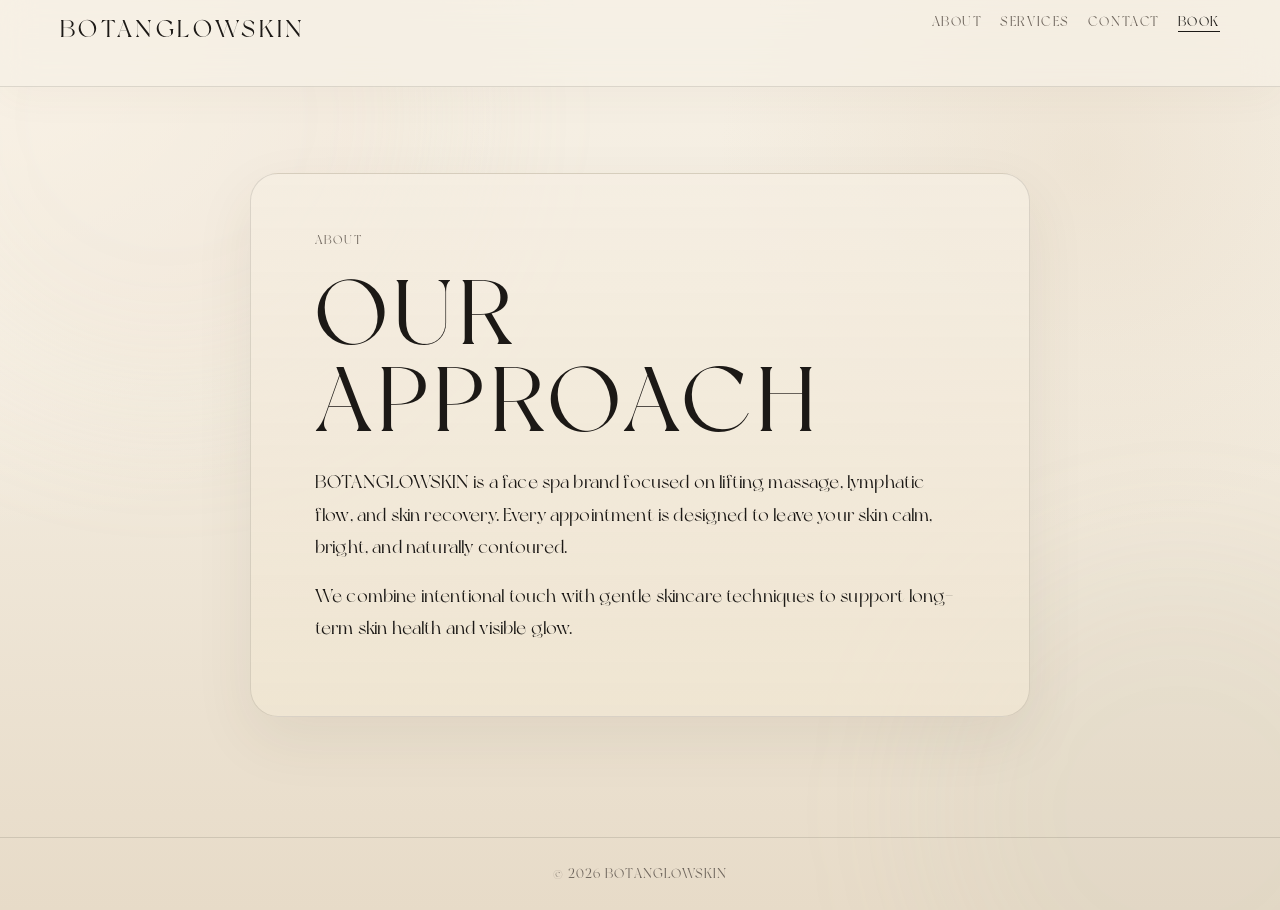
==== about.html @ a78a0a76 "Add website pages and styles" ====
<!DOCTYPE html>
<html lang="en">
  <head>
    <meta charset="UTF-8" />
    <meta name="viewport" content="width=device-width, initial-scale=1.0" />
    <title>BOTANGLOWSKIN | About</title>
    <link rel="stylesheet" href="styles.css" />
  </head>
  <body>
    <header class="site-header">
      <div class="container header-inner">
        <a class="brand" href="index.html">BOTANGLOWSKIN</a>
        <nav class="nav">
          <a href="about.html">About</a>
          <a href="services.html">Services</a>
          <a href="contact.html">Contact</a>
          <a class="nav-cta" href="booking.html">Book</a>
        </nav>
      </div>
    </header>

    <main class="section">
      <div class="container narrow content-page">
        <p class="eyebrow">About</p>
        <h1>Our Approach</h1>
        <p>
          BOTANGLOWSKIN is a face spa brand focused on lifting massage, lymphatic flow,
          and skin recovery. Every appointment is designed to leave your skin calm,
          bright, and naturally contoured.
        </p>
        <p>
          We combine intentional touch with gentle skincare techniques to support long-term
          skin health and visible glow.
        </p>
      </div>
    </main>

    <footer class="site-footer">
      <div class="container footer-inner">
        <p>© <span id="year"></span> BOTANGLOWSKIN</p>
      </div>
    </footer>

    <script>
      document.getElementById("year").textContent = new Date().getFullYear();
    </script>
  </body>
</html>
---- styles.css ----
@font-face {
  font-family: "NewYork Personal Use";
  src: url("newyork/NewYork PERSONAL USE.otf") format("opentype");
  font-weight: 400;
  font-style: normal;
  font-display: swap;
}

:root {
  --bg: #f3ecdf;
  --bg-deep: #e7dbc8;
  --surface: rgba(245, 238, 226, 0.78);
  --surface-strong: rgba(239, 229, 210, 0.88);
  --text: #1c1916;
  --muted: #6f665d;
  --line: rgba(28, 25, 22, 0.12);
  --accent: #b59a7e;
  --accent-soft: rgba(181, 154, 126, 0.18);
  --button: #1c1916;
  --button-text: #f1e8d8;
  --shadow-soft: 0 22px 60px rgba(76, 60, 43, 0.08);
}

* {
  box-sizing: border-box;
}

html,
body {
  margin: 0;
  padding: 0;
}

body {
  background:
    radial-gradient(circle at top left, rgba(255, 250, 242, 0.95), transparent 34%),
    radial-gradient(circle at 85% 18%, rgba(224, 207, 183, 0.34), transparent 28%),
    linear-gradient(180deg, #f6f0e5 0%, var(--bg) 40%, var(--bg-deep) 100%);
  color: var(--text);
  font-family: "NewYork Personal Use", "Times New Roman", serif;
  letter-spacing: 0.01em;
  position: relative;
  overflow-x: hidden;
  min-height: 100vh;
}

a {
  color: inherit;
  text-decoration: none;
}

body::before,
body::after {
  content: "";
  position: fixed;
  z-index: -1;
  border-radius: 50%;
  filter: blur(72px);
  pointer-events: none;
  opacity: 0.5;
}

body::before {
  width: 46vw;
  height: 46vw;
  min-width: 280px;
  min-height: 280px;
  top: -14vw;
  left: -10vw;
  background: rgba(216, 194, 167, 0.28);
  animation: floatBlobA 24s ease-in-out infinite;
}

body::after {
  width: 40vw;
  height: 40vw;
  min-width: 240px;
  min-height: 240px;
  right: -12vw;
  bottom: -13vw;
  background: rgba(173, 182, 163, 0.16);
  animation: floatBlobB 26s ease-in-out infinite;
}

body > * {
  position: relative;
  z-index: 1;
}

body:not(.home-page)::selection {
  background: rgba(181, 154, 126, 0.24);
}

body:not(.home-page) main,
body:not(.home-page) .site-footer {
  animation: riseIn 1s ease both;
}

.container {
  width: min(1160px, calc(100% - 48px));
  margin: 0 auto;
}

.narrow {
  max-width: 780px;
}

.site-header {
  position: sticky;
  top: 0;
  z-index: 20;
  background: rgba(246, 240, 229, 0.72);
  border-bottom: 1px solid var(--line);
  backdrop-filter: blur(16px);
  box-shadow: 0 10px 40px rgba(99, 82, 60, 0.04);
}

.nav a.is-active {
  color: var(--text);
  border-bottom-color: var(--text);
}

.home-page::before,
.home-page::after {
  display: none;
}

.home-page {
  background:
    radial-gradient(circle at 20% 22%, rgba(240, 231, 214, 0.2), transparent 18%),
    linear-gradient(180deg, #6c6051 0%, #352c24 48%, #1f1813 100%);
}

.home-page .site-header.home-header {
  position: absolute;
  top: 0;
  left: 0;
  width: 100%;
  background: transparent;
  border-bottom: 0;
  backdrop-filter: none;
  animation: fadeIn 1.1s ease both;
}

.home-page .header-inner {
  align-items: center;
  min-height: 92px;
  padding-top: 22px;
}

.home-page .brand,
.home-page .nav a {
  color: #f4f0e7;
  text-shadow: 0 1px 18px rgba(0, 0, 0, 0.18);
}

.home-page .nav a:hover {
  color: #ffffff;
  border-bottom-color: rgba(255, 255, 255, 0.8);
}

.header-inner {
  min-height: 86px;
  display: flex;
  flex-direction: row;
  justify-content: space-between;
  align-items: flex-start;
  gap: 10px;
  padding: 14px 0 10px;
}

.brand {
  font-size: 24px;
  letter-spacing: 0.14em;
  text-transform: uppercase;
}

.nav {
  display: flex;
  flex-wrap: wrap;
  justify-content: flex-end;
  margin-left: auto;
  gap: 18px;
}

.nav a {
  font-size: 13px;
  letter-spacing: 0.12em;
  text-transform: uppercase;
  color: var(--muted);
  border-bottom: 1px solid transparent;
  padding-bottom: 2px;
  transition: color 0.28s ease, transform 0.18s ease, border-color 0.28s ease;
}

.nav a:hover {
  color: var(--text);
  border-bottom-color: var(--line);
  transform: translateY(-1px);
}

.nav a:active {
  transform: scale(0.96);
}

.nav-cta {
  color: var(--text) !important;
  border-bottom-color: var(--text) !important;
}

.section {
  padding: 86px 0;
}

.hero.section {
  padding-bottom: 52px;
}

.eyebrow {
  margin: 0 0 16px;
  color: var(--muted);
  font-size: 12px;
  letter-spacing: 0.14em;
  text-transform: uppercase;
  text-align: center;
}

h1,
h2 {
  margin: 0;
  font-weight: 400;
  text-transform: uppercase;
  letter-spacing: 0.06em;
}

h1 {
  font-size: clamp(46px, 9vw, 92px);
  line-height: 0.95;
  text-align: center;
  margin-bottom: 24px;
}

h2 {
  font-size: clamp(26px, 3vw, 34px);
  line-height: 1.1;
  margin-bottom: 10px;
}

p {
  margin: 0 0 16px;
  font-size: 18px;
  line-height: 1.8;
}

.lead {
  text-align: center;
  color: var(--muted);
  max-width: 620px;
  margin: 0 auto 24px;
}

.links-inline {
  text-align: center;
}

.links-inline a {
  margin: 0 10px;
  font-size: 14px;
  letter-spacing: 0.08em;
  text-transform: uppercase;
  text-decoration: underline;
  text-decoration-thickness: 1px;
  text-underline-offset: 4px;
  transition: transform 0.18s ease, opacity 0.24s ease, color 0.24s ease;
}

.links-inline a:hover {
  opacity: 0.78;
  transform: translateY(-1px);
}

.links-inline a:active {
  transform: scale(0.96);
  opacity: 0.75;
}

.photo-section {
  padding-top: 96px;
  padding-bottom: 0;
}

.photo-section .container {
  width: 100vw;
  max-width: none;
  margin-left: calc(50% - 50vw);
}

.main-photo,
.main-video {
  width: 100vw;
  height: min(100vh, 2160px);
  object-fit: cover;
  border: 0;
  display: block;
  transform: scale(1.02);
  animation: slowZoom 18s ease-in-out infinite alternate;
}

.home-main {
  min-height: 100vh;
}

.home-hero {
  position: relative;
  min-height: 100vh;
}

.home-hero::after {
  content: "";
  position: absolute;
  inset: 0;
  background: linear-gradient(
    to top,
    rgba(0, 0, 0, 0.45) 0%,
    rgba(0, 0, 0, 0.16) 28%,
    rgba(0, 0, 0, 0.08) 55%,
    rgba(0, 0, 0, 0) 75%
  );
  pointer-events: none;
}

.home-hero::before {
  content: "";
  position: absolute;
  inset: 0;
  background:
    radial-gradient(circle at 22% 28%, rgba(245, 239, 228, 0.18), transparent 0 24%),
    radial-gradient(circle at 72% 72%, rgba(200, 177, 149, 0.16), transparent 0 26%),
    linear-gradient(180deg, rgba(20, 16, 12, 0.08), rgba(20, 16, 12, 0.26));
  mix-blend-mode: screen;
  pointer-events: none;
  animation: driftVeil 20s ease-in-out infinite;
}

.home-page .main-video,
.home-page .main-photo {
  height: 100vh;
}

.home-overlay {
  position: absolute;
  inset: 0;
  z-index: 2;
  display: flex;
  align-items: flex-end;
  padding-bottom: 52px;
  animation: riseIn 1.2s ease 0.15s both;
}

.home-copy {
  max-width: 620px;
  color: #f4f0e7;
  padding: 28px 32px;
  background: linear-gradient(180deg, rgba(28, 22, 17, 0.2), rgba(28, 22, 17, 0.08));
  border: 1px solid rgba(244, 240, 231, 0.16);
  box-shadow: 0 24px 90px rgba(0, 0, 0, 0.16);
  backdrop-filter: blur(10px);
}

.home-copy .eyebrow,
.home-copy .lead {
  color: #ebe3d6;
  text-align: left;
}

.home-copy h1 {
  text-align: left;
  margin-bottom: 14px;
}

.home-copy .links-inline {
  text-align: left;
}

.home-copy .links-inline a {
  color: #f4f0e7;
}

.contact-section {
  padding-bottom: 40px;
}

.contact-layout {
  display: grid;
  grid-template-columns: minmax(0, 1fr) minmax(0, 0.95fr);
  gap: 30px;
  align-items: stretch;
}

.contact-info {
  height: 100%;
}

.contact-photo-wrap {
  min-height: 100%;
  aspect-ratio: 3 / 4;
  overflow: hidden;
  background: #efefef;
  border-radius: 28px;
  box-shadow: var(--shadow-soft);
}

.contact-main-photo {
  width: 100%;
  height: 100%;
  object-fit: cover;
  object-position: 58% 14%;
  display: block;
  border: 1px solid var(--line);
  transform: scale(1.01);
  transition: transform 1.2s ease;
}

.content-page {
  background: linear-gradient(180deg, var(--surface), var(--surface-strong));
  border: 1px solid var(--line);
  padding: 56px min(6vw, 64px);
  border-radius: 28px;
  box-shadow: var(--shadow-soft);
  backdrop-filter: blur(16px);
}

.content-page .eyebrow,
.content-page h1,
.content-page .links-inline {
  text-align: left;
}

.service-item {
  padding: 24px 0;
  border-top: 1px solid var(--line);
}

.service-item:last-of-type {
  border-bottom: 1px solid var(--line);
}

.virtual-call-grid {
  margin-top: 34px;
  padding: 26px 24px;
  border: 1px solid var(--line);
  background: rgba(244, 234, 217, 0.8);
  border-radius: 22px;
  box-shadow: var(--shadow-soft);
}

.virtual-call-grid .eyebrow {
  text-align: left;
  margin-bottom: 10px;
}

.virtual-call-grid h2 {
  margin-bottom: 16px;
}

.virtual-call-link {
  display: inline-block;
  border: 1px solid var(--text);
  padding: 10px 16px;
  text-transform: uppercase;
  letter-spacing: 0.08em;
  font-size: 13px;
}

.editorial-page {
  background:
    radial-gradient(circle at 14% 14%, rgba(255, 255, 255, 0.42), transparent 18%),
    linear-gradient(180deg, #efece5 0%, #e6e1d7 100%);
}

.editorial-page::before,
.editorial-page::after {
  display: none;
}

.editorial-header {
  background: transparent;
  border-bottom: 0;
  backdrop-filter: none;
}

.editorial-main {
  padding-top: 38px;
  animation: riseIn 1s ease both;
}

.editorial-layout {
  display: grid;
  grid-template-columns: minmax(0, 1fr) minmax(0, 0.8fr) minmax(0, 0.95fr);
  gap: 18px;
  align-items: start;
}

.editorial-left {
  padding: 30px 4px 0 0;
}

.editorial-left h1 {
  text-transform: none;
  letter-spacing: 0;
  text-align: left;
  font-size: clamp(46px, 4.5vw, 68px);
  line-height: 1.04;
  margin-bottom: 52px;
  max-width: 11ch;
}

.editorial-line-link {
  display: inline-block;
  font-size: 18px;
  color: #8a8073;
  border-bottom: 2px solid #9a8f81;
  min-width: 310px;
  padding-bottom: 18px;
  transition: color 0.24s ease, transform 0.24s ease, border-color 0.24s ease;
}

.editorial-line-link:hover {
  color: #6f665d;
  border-bottom-color: #6f665d;
  transform: translateY(-2px);
}

.editorial-top-image {
  width: 100%;
  aspect-ratio: 16 / 10;
  object-fit: cover;
  display: block;
  filter: grayscale(100%);
  border-radius: 24px;
  box-shadow: var(--shadow-soft);
}

.editorial-copy {
  padding-top: 14px;
}

.editorial-copy p {
  font-size: 18px;
  line-height: 1.55;
  margin-bottom: 12px;
}

.editorial-tall-image {
  width: 100%;
  height: min(84vh, 1050px);
  object-fit: cover;
  display: block;
  filter: grayscale(100%);
  border-radius: 28px;
  box-shadow: var(--shadow-soft);
}

.form {
  margin-top: 18px;
}

label {
  display: block;
  margin: 14px 0 7px;
  font-size: 13px;
  letter-spacing: 0.08em;
  text-transform: uppercase;
  color: var(--muted);
}

input,
select,
textarea,
button {
  width: 100%;
  font: inherit;
}

input,
select,
textarea {
  border: 1px solid var(--line);
  background: rgba(244, 234, 217, 0.78);
  padding: 12px 14px;
  border-radius: 18px;
  transition: border-color 0.22s ease, transform 0.12s ease;
}

input,
select {
  min-height: 48px;
}

textarea {
  resize: vertical;
  min-height: 120px;
}

input:focus,
select:focus,
textarea:focus {
  outline: none;
  border-color: var(--accent);
}

.btn-primary {
  margin-top: 16px;
  border: 0;
  background: var(--button);
  color: var(--button-text);
  padding: 14px 18px;
  border-radius: 999px;
  text-transform: uppercase;
  letter-spacing: 0.08em;
  cursor: pointer;
  transition: transform 0.12s ease, opacity 0.2s ease;
  box-shadow: 0 18px 40px rgba(28, 25, 22, 0.14);
}

.btn-primary:hover {
  opacity: 0.92;
}

.btn-primary:active {
  transform: scale(0.98);
}

input:active,
select:active,
textarea:active {
  transform: scale(0.997);
}

.site-footer {
  margin-top: 34px;
  border-top: 1px solid var(--line);
  padding: 24px 0;
}

.footer-inner {
  display: flex;
  justify-content: center;
}

.footer-inner p {
  margin: 0;
  font-size: 13px;
  letter-spacing: 0.08em;
  text-transform: uppercase;
  color: var(--muted);
}

@keyframes floatBlobA {
  0% {
    transform: translate(0, 0) scale(1);
  }
  50% {
    transform: translate(4vw, 3vh) scale(1.07);
  }
  100% {
    transform: translate(0, 0) scale(1);
  }
}

@keyframes floatBlobB {
  0% {
    transform: translate(0, 0) scale(1);
  }
  50% {
    transform: translate(-4vw, -4vh) scale(1.09);
  }
  100% {
    transform: translate(0, 0) scale(1);
  }
}

@keyframes slowZoom {
  0% {
    transform: scale(1.02) translateY(0);
  }
  100% {
    transform: scale(1.08) translateY(-10px);
  }
}

@keyframes driftVeil {
  0% {
    transform: translate3d(0, 0, 0) scale(1);
  }
  50% {
    transform: translate3d(0, -2%, 0) scale(1.04);
  }
  100% {
    transform: translate3d(0, 0, 0) scale(1);
  }
}

@keyframes riseIn {
  0% {
    opacity: 0;
    transform: translateY(24px);
  }
  100% {
    opacity: 1;
    transform: translateY(0);
  }
}

@keyframes fadeIn {
  0% {
    opacity: 0;
  }
  100% {
    opacity: 1;
  }
}

@media (max-width: 860px) {
  .section {
    padding: 68px 0;
  }

  .container {
    width: min(1160px, calc(100% - 30px));
  }

  .brand {
    font-size: 20px;
  }

  .nav {
    gap: 12px;
    justify-content: flex-start;
    margin-left: 0;
  }

  .editorial-main {
    padding-top: 6px;
  }

  .editorial-layout {
    grid-template-columns: 1fr;
  }

  .editorial-left h1 {
    font-size: clamp(36px, 11vw, 54px);
    margin-bottom: 26px;
  }

  .editorial-line-link {
    min-width: 0;
    width: 100%;
  }

  .editorial-copy p {
    font-size: 17px;
  }

  .editorial-tall-image {
    height: 62vh;
  }

  .home-page .header-inner {
    align-items: flex-start;
  }

  .home-overlay {
    padding-bottom: 36px;
  }

  .home-copy {
    padding: 22px 20px;
  }

  p {
    font-size: 17px;
  }

  .main-photo,
  .main-video {
    height: 72vh;
  }

  .content-page {
    padding: 42px 24px;
  }

  .editorial-top-image,
  .editorial-tall-image,
  .contact-photo-wrap,
  .content-page {
    border-radius: 22px;
  }

  .contact-layout {
    grid-template-columns: 1fr;
  }

  .contact-main-photo {
    height: 100%;
    min-height: 0;
    object-position: 56% 18%;
  }
}

@media (prefers-reduced-motion: reduce) {
  *,
  *::before,
  *::after {
    animation: none !important;
    transition: none !important;
  }
}
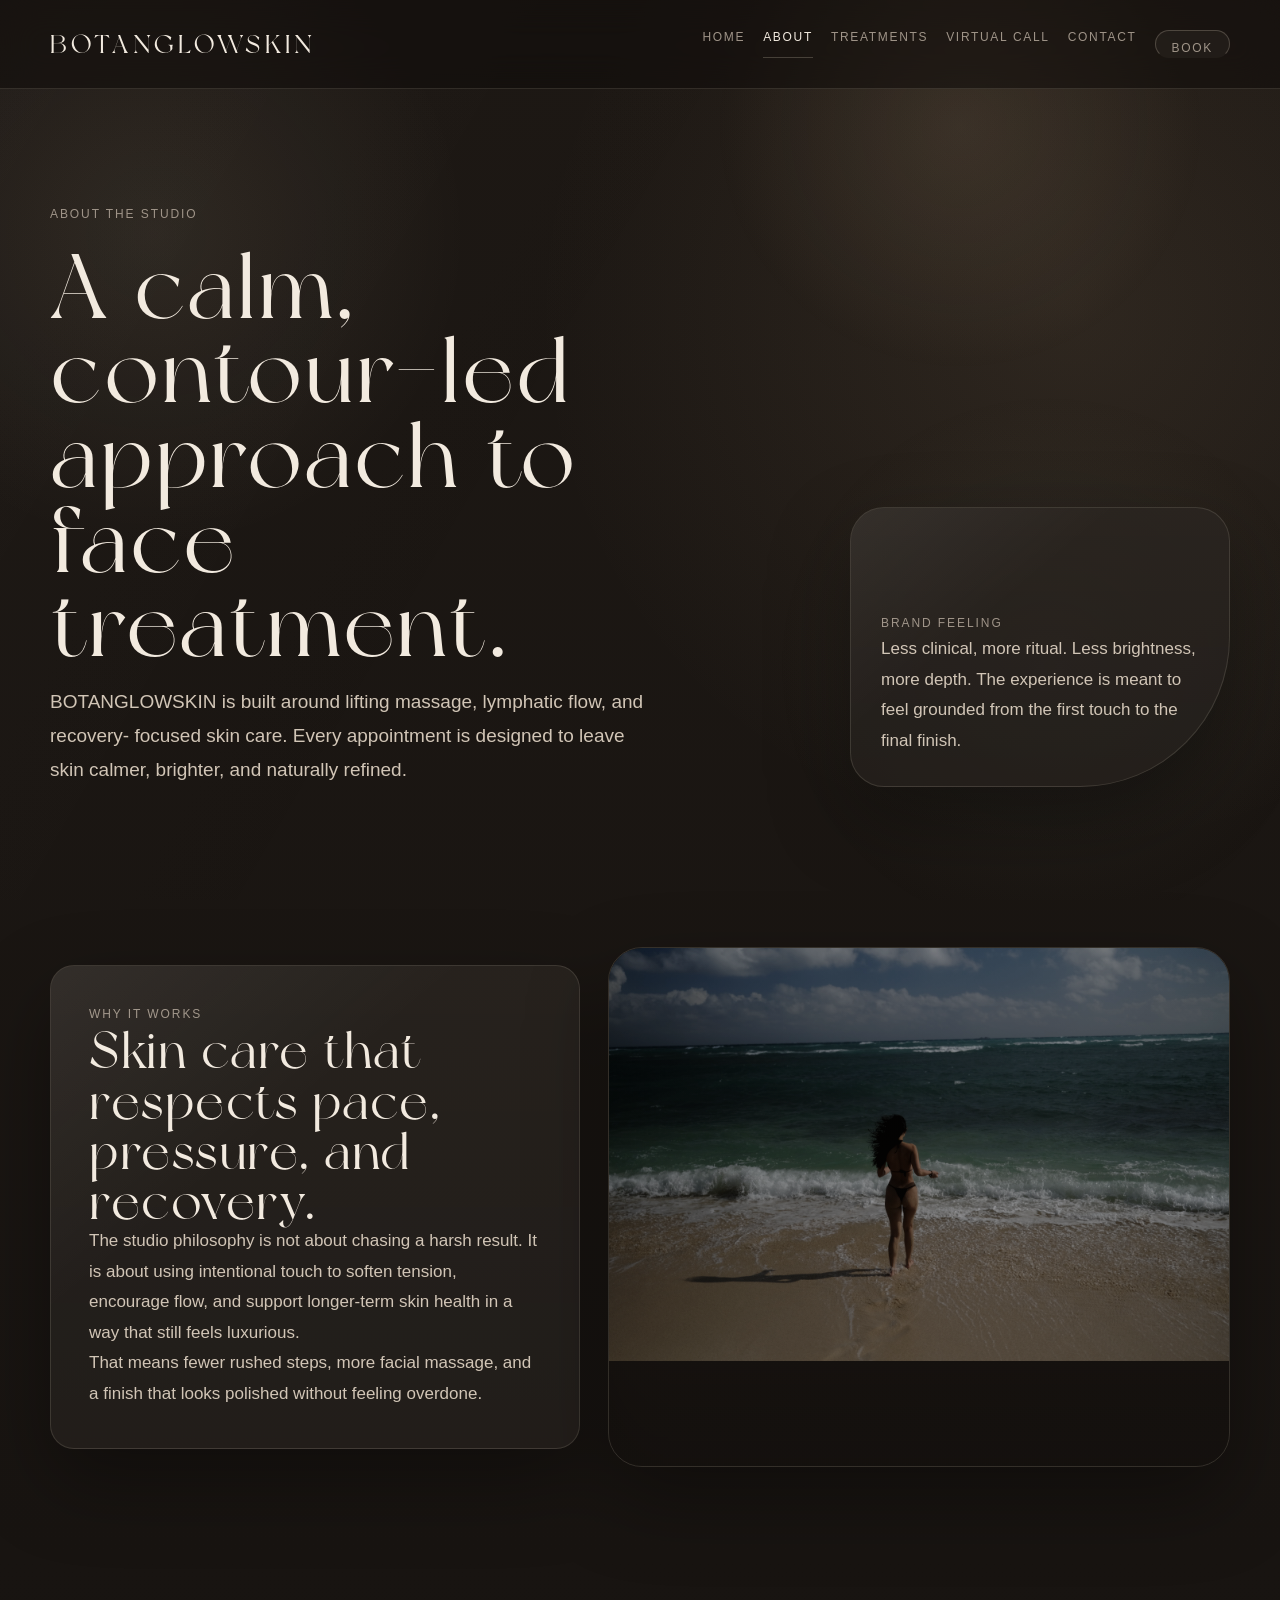
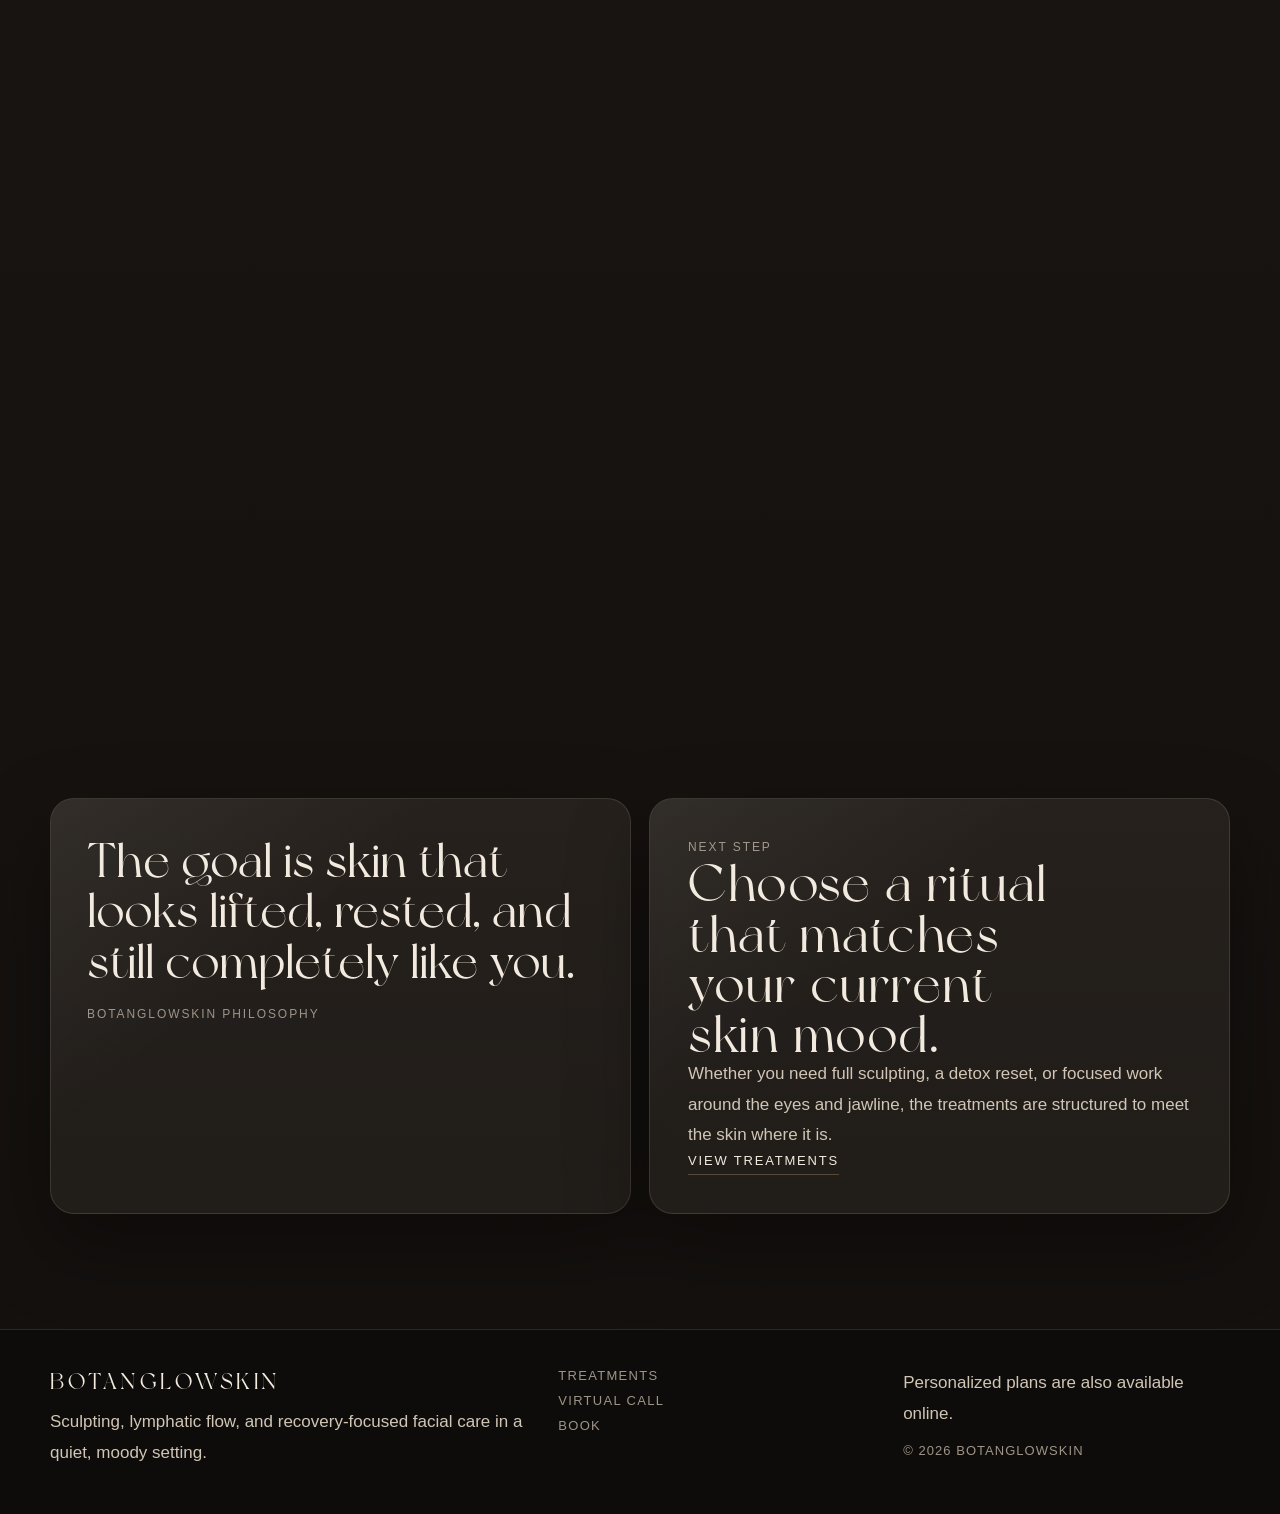
==== commit 404cb5cf: "n" ====
--- a/about.html
+++ b/about.html
@@ -1,48 +1,163 @@
-<!DOCTYPE html>
+<!doctype html>
 <html lang="en">
   <head>
     <meta charset="UTF-8" />
     <meta name="viewport" content="width=device-width, initial-scale=1.0" />
+    <meta
+      name="description"
+      content="Learn the treatment philosophy behind BOTANGLOWSKIN, a calm face spa studio focused on sculpting, lymphatic flow, and skin recovery."
+    />
     <title>BOTANGLOWSKIN | About</title>
     <link rel="stylesheet" href="styles.css" />
+    <script src="site.js" defer></script>
   </head>
-  <body>
+  <body class="page page-about">
     <header class="site-header">
       <div class="container header-inner">
         <a class="brand" href="index.html">BOTANGLOWSKIN</a>
-        <nav class="nav">
-          <a href="about.html">About</a>
-          <a href="services.html">Services</a>
+        <nav class="nav" aria-label="Primary navigation">
+          <a href="index.html">Home</a>
+          <a class="is-active" href="about.html">About</a>
+          <a href="services.html">Treatments</a>
+          <a href="virtual-call.html">Virtual Call</a>
           <a href="contact.html">Contact</a>
           <a class="nav-cta" href="booking.html">Book</a>
         </nav>
       </div>
     </header>
 
-    <main class="section">
-      <div class="container narrow content-page">
-        <p class="eyebrow">About</p>
-        <h1>Our Approach</h1>
-        <p>
-          BOTANGLOWSKIN is a face spa brand focused on lifting massage, lymphatic flow,
-          and skin recovery. Every appointment is designed to leave your skin calm,
-          bright, and naturally contoured.
-        </p>
-        <p>
-          We combine intentional touch with gentle skincare techniques to support long-term
-          skin health and visible glow.
-        </p>
-      </div>
+    <main>
+      <section class="page-hero">
+        <div class="container page-hero-grid">
+          <div class="page-hero-copy" data-reveal>
+            <p class="eyebrow">About the Studio</p>
+            <h1>A calm, contour-led approach to face treatment.</h1>
+            <p class="page-intro">
+              BOTANGLOWSKIN is built around lifting massage, lymphatic flow, and
+              recovery- focused skin care. Every appointment is designed to
+              leave skin calmer, brighter, and naturally refined.
+            </p>
+          </div>
+
+          <div class="panel page-hero-card" data-reveal>
+            <p class="small-label">Brand feeling</p>
+            <p>
+              Less clinical, more ritual. Less brightness, more depth. The
+              experience is meant to feel grounded from the first touch to the
+              final finish.
+            </p>
+          </div>
+        </div>
+      </section>
+
+      <section class="section">
+        <div class="container split-layout">
+          <div class="panel panel-spacious" data-reveal>
+            <p class="eyebrow">Why It Works</p>
+            <h2>Skin care that respects pace, pressure, and recovery.</h2>
+            <p>
+              The studio philosophy is not about chasing a harsh result. It is
+              about using intentional touch to soften tension, encourage flow,
+              and support longer-term skin health in a way that still feels
+              luxurious.
+            </p>
+            <p>
+              That means fewer rushed steps, more facial massage, and a finish
+              that looks polished without feeling overdone.
+            </p>
+          </div>
+
+          <div class="image-panel" data-reveal>
+            <img src="photo/2.JPG" alt="Softly lit face treatment setting" />
+          </div>
+        </div>
+      </section>
+
+      <section class="section">
+        <div class="container">
+          <div class="section-heading" data-reveal>
+            <p class="eyebrow">Core Principles</p>
+            <h2>The treatment language of the studio.</h2>
+          </div>
+
+          <div class="grid-3">
+            <article class="feature-card" data-reveal>
+              <p class="card-index">01</p>
+              <h3>Intentional Touch</h3>
+              <p>
+                Massage techniques are used with purpose so the skin experience
+                feels soothing while the facial structure looks cleaner and more
+                awake.
+              </p>
+            </article>
+
+            <article class="feature-card" data-reveal>
+              <p class="card-index">02</p>
+              <h3>Visible Calm</h3>
+              <p>
+                The goal is not only glow, but skin that appears settled, less
+                puffy, and more balanced after the treatment ends.
+              </p>
+            </article>
+
+            <article class="feature-card" data-reveal>
+              <p class="card-index">03</p>
+              <h3>Longer-Term Support</h3>
+              <p>
+                Services and consultations are designed to support real
+                routines, not just one-day results, so skin care can continue
+                beyond the studio.
+              </p>
+            </article>
+          </div>
+        </div>
+      </section>
+
+      <section class="section">
+        <div class="container detail-grid">
+          <div class="quote-panel" data-reveal>
+            <p class="quote-text">
+              The goal is skin that looks lifted, rested, and still completely
+              like you.
+            </p>
+            <p class="small-label">BOTANGLOWSKIN Philosophy</p>
+          </div>
+
+          <div class="panel panel-spacious" data-reveal>
+            <p class="eyebrow">Next Step</p>
+            <h2>Choose a ritual that matches your current skin mood.</h2>
+            <p>
+              Whether you need full sculpting, a detox reset, or focused work
+              around the eyes and jawline, the treatments are structured to meet
+              the skin where it is.
+            </p>
+            <a class="text-link" href="services.html">View treatments</a>
+          </div>
+        </div>
+      </section>
     </main>
 
     <footer class="site-footer">
-      <div class="container footer-inner">
-        <p>© <span id="year"></span> BOTANGLOWSKIN</p>
+      <div class="container footer-grid">
+        <div class="footer-brand">
+          <a class="brand" href="index.html">BOTANGLOWSKIN</a>
+          <p>
+            Sculpting, lymphatic flow, and recovery-focused facial care in a
+            quiet, moody setting.
+          </p>
+        </div>
+
+        <div class="footer-links">
+          <a href="services.html">Treatments</a>
+          <a href="virtual-call.html">Virtual Call</a>
+          <a href="booking.html">Book</a>
+        </div>
+
+        <div class="footer-meta">
+          <p>Personalized plans are also available online.</p>
+          <p class="footer-copy">© <span data-year></span> BOTANGLOWSKIN</p>
+        </div>
       </div>
     </footer>
-
-    <script>
-      document.getElementById("year").textContent = new Date().getFullYear();
-    </script>
   </body>
 </html>
--- a/styles.css
+++ b/styles.css
@@ -7,22 +7,35 @@
 }
 
 :root {
-  --bg: #f3ecdf;
-  --bg-deep: #e7dbc8;
-  --surface: rgba(245, 238, 226, 0.78);
-  --surface-strong: rgba(239, 229, 210, 0.88);
-  --text: #1c1916;
-  --muted: #6f665d;
-  --line: rgba(28, 25, 22, 0.12);
-  --accent: #b59a7e;
-  --accent-soft: rgba(181, 154, 126, 0.18);
-  --button: #1c1916;
-  --button-text: #f1e8d8;
-  --shadow-soft: 0 22px 60px rgba(76, 60, 43, 0.08);
+  --bg: #14110f;
+  --bg-soft: #1c1815;
+  --bg-deep: #0f0d0b;
+  --panel: rgba(32, 27, 23, 0.8);
+  --panel-strong: rgba(40, 33, 28, 0.94);
+  --panel-soft: rgba(255, 244, 227, 0.05);
+  --line: rgba(255, 240, 221, 0.12);
+  --line-strong: rgba(255, 240, 221, 0.2);
+  --text: #f2eadf;
+  --text-soft: #d1c5b6;
+  --text-faint: #9f9488;
+  --accent: #d2b189;
+  --accent-soft: rgba(210, 177, 137, 0.14);
+  --moss: #88907f;
+  --shadow: 0 32px 80px rgba(0, 0, 0, 0.34);
+  --max-width: 1180px;
+  --radius-lg: 34px;
+  --radius-md: 24px;
+  --radius-sm: 18px;
+  --pointer-x: 75vw;
+  --pointer-y: 14vh;
 }
 
 * {
   box-sizing: border-box;
+}
+
+html {
+  scroll-behavior: smooth;
 }
 
 html,
@@ -32,788 +45,1140 @@
 }
 
 body {
+  min-height: 100vh;
+  color: var(--text);
+  font-family: "Avenir Next", "Helvetica Neue", "Segoe UI", sans-serif;
   background:
-    radial-gradient(circle at top left, rgba(255, 250, 242, 0.95), transparent 34%),
-    radial-gradient(circle at 85% 18%, rgba(224, 207, 183, 0.34), transparent 28%),
-    linear-gradient(180deg, #f6f0e5 0%, var(--bg) 40%, var(--bg-deep) 100%);
-  color: var(--text);
-  font-family: "NewYork Personal Use", "Times New Roman", serif;
-  letter-spacing: 0.01em;
+    radial-gradient(
+      circle at 20% 18%,
+      rgba(210, 177, 137, 0.12),
+      transparent 26%
+    ),
+    radial-gradient(
+      circle at 82% 12%,
+      rgba(136, 144, 127, 0.12),
+      transparent 18%
+    ),
+    linear-gradient(180deg, #1f1a17 0%, var(--bg) 32%, var(--bg-deep) 100%);
   position: relative;
   overflow-x: hidden;
-  min-height: 100vh;
-}
-
-a {
-  color: inherit;
-  text-decoration: none;
+}
+
+.page-home {
+  background:
+    radial-gradient(
+      circle at 78% 14%,
+      rgba(136, 144, 127, 0.16),
+      transparent 18%
+    ),
+    radial-gradient(
+      circle at 18% 18%,
+      rgba(210, 177, 137, 0.16),
+      transparent 26%
+    ),
+    linear-gradient(180deg, #241d18 0%, #15110e 46%, #0d0b09 100%);
+}
+
+.page-about {
+  background:
+    radial-gradient(
+      circle at 84% 10%,
+      rgba(210, 177, 137, 0.1),
+      transparent 18%
+    ),
+    linear-gradient(180deg, #1d1814 0%, #13100e 100%);
+}
+
+.page-services {
+  background:
+    radial-gradient(
+      circle at 14% 18%,
+      rgba(210, 177, 137, 0.14),
+      transparent 24%
+    ),
+    radial-gradient(
+      circle at 84% 74%,
+      rgba(136, 144, 127, 0.1),
+      transparent 18%
+    ),
+    linear-gradient(180deg, #1d1815 0%, #100e0c 100%);
+}
+
+.page-virtual {
+  background:
+    radial-gradient(
+      circle at 82% 14%,
+      rgba(210, 177, 137, 0.14),
+      transparent 18%
+    ),
+    linear-gradient(180deg, #1b1714 0%, #0f0d0b 100%);
+}
+
+.page-booking {
+  background:
+    radial-gradient(
+      circle at 14% 18%,
+      rgba(136, 144, 127, 0.12),
+      transparent 20%
+    ),
+    linear-gradient(180deg, #1b1714 0%, #0f0d0b 100%);
+}
+
+.page-contact {
+  background:
+    radial-gradient(
+      circle at 84% 18%,
+      rgba(210, 177, 137, 0.12),
+      transparent 20%
+    ),
+    radial-gradient(
+      circle at 18% 72%,
+      rgba(136, 144, 127, 0.1),
+      transparent 18%
+    ),
+    linear-gradient(180deg, #1d1916 0%, #100e0c 100%);
 }
 
 body::before,
 body::after {
   content: "";
   position: fixed;
-  z-index: -1;
-  border-radius: 50%;
-  filter: blur(72px);
+  inset: 0;
   pointer-events: none;
-  opacity: 0.5;
+  z-index: 0;
 }
 
 body::before {
-  width: 46vw;
-  height: 46vw;
-  min-width: 280px;
-  min-height: 280px;
-  top: -14vw;
-  left: -10vw;
-  background: rgba(216, 194, 167, 0.28);
-  animation: floatBlobA 24s ease-in-out infinite;
+  background:
+    radial-gradient(
+      circle at 12% 26%,
+      rgba(245, 225, 191, 0.08),
+      transparent 24%
+    ),
+    radial-gradient(
+      circle at 82% 74%,
+      rgba(124, 136, 112, 0.09),
+      transparent 22%
+    ),
+    linear-gradient(120deg, rgba(255, 255, 255, 0.015), transparent 48%);
 }
 
 body::after {
-  width: 40vw;
-  height: 40vw;
-  min-width: 240px;
-  min-height: 240px;
-  right: -12vw;
-  bottom: -13vw;
-  background: rgba(173, 182, 163, 0.16);
-  animation: floatBlobB 26s ease-in-out infinite;
-}
-
-body > * {
+  background: radial-gradient(
+    circle 340px at var(--pointer-x) var(--pointer-y),
+    rgba(219, 186, 145, 0.12),
+    transparent 72%
+  );
+  opacity: 0.9;
+  transition: opacity 0.35s ease;
+}
+
+main,
+header,
+footer {
   position: relative;
   z-index: 1;
 }
 
-body:not(.home-page)::selection {
-  background: rgba(181, 154, 126, 0.24);
-}
-
-body:not(.home-page) main,
-body:not(.home-page) .site-footer {
-  animation: riseIn 1s ease both;
+img {
+  max-width: 100%;
+  display: block;
+}
+
+a {
+  color: inherit;
+  text-decoration: none;
+}
+
+button,
+input,
+select,
+textarea {
+  font: inherit;
 }
 
 .container {
-  width: min(1160px, calc(100% - 48px));
+  width: min(var(--max-width), calc(100% - 48px));
   margin: 0 auto;
-}
-
-.narrow {
-  max-width: 780px;
 }
 
 .site-header {
   position: sticky;
   top: 0;
-  z-index: 20;
-  background: rgba(246, 240, 229, 0.72);
+  z-index: 30;
   border-bottom: 1px solid var(--line);
-  backdrop-filter: blur(16px);
-  box-shadow: 0 10px 40px rgba(99, 82, 60, 0.04);
-}
-
-.nav a.is-active {
-  color: var(--text);
-  border-bottom-color: var(--text);
-}
-
-.home-page::before,
-.home-page::after {
-  display: none;
-}
-
-.home-page {
-  background:
-    radial-gradient(circle at 20% 22%, rgba(240, 231, 214, 0.2), transparent 18%),
-    linear-gradient(180deg, #6c6051 0%, #352c24 48%, #1f1813 100%);
-}
-
-.home-page .site-header.home-header {
-  position: absolute;
-  top: 0;
-  left: 0;
-  width: 100%;
-  background: transparent;
-  border-bottom: 0;
-  backdrop-filter: none;
-  animation: fadeIn 1.1s ease both;
-}
-
-.home-page .header-inner {
+  background: rgba(15, 12, 10, 0.54);
+  backdrop-filter: blur(18px);
+}
+
+.page-home .site-header {
+  background: rgba(12, 10, 8, 0.34);
+}
+
+.header-inner {
+  min-height: 88px;
+  display: flex;
   align-items: center;
-  min-height: 92px;
-  padding-top: 22px;
-}
-
-.home-page .brand,
-.home-page .nav a {
-  color: #f4f0e7;
-  text-shadow: 0 1px 18px rgba(0, 0, 0, 0.18);
-}
-
-.home-page .nav a:hover {
-  color: #ffffff;
-  border-bottom-color: rgba(255, 255, 255, 0.8);
-}
-
-.header-inner {
-  min-height: 86px;
-  display: flex;
-  flex-direction: row;
   justify-content: space-between;
-  align-items: flex-start;
-  gap: 10px;
-  padding: 14px 0 10px;
+  gap: 24px;
+  padding: 14px 0;
 }
 
 .brand {
-  font-size: 24px;
-  letter-spacing: 0.14em;
-  text-transform: uppercase;
+  font-family: "NewYork Personal Use", Georgia, serif;
+  font-size: 26px;
+  letter-spacing: 0.16em;
+  text-transform: uppercase;
+  white-space: nowrap;
 }
 
 .nav {
   display: flex;
   flex-wrap: wrap;
   justify-content: flex-end;
-  margin-left: auto;
   gap: 18px;
 }
 
 .nav a {
-  font-size: 13px;
-  letter-spacing: 0.12em;
-  text-transform: uppercase;
-  color: var(--muted);
-  border-bottom: 1px solid transparent;
-  padding-bottom: 2px;
-  transition: color 0.28s ease, transform 0.18s ease, border-color 0.28s ease;
-}
-
-.nav a:hover {
-  color: var(--text);
-  border-bottom-color: var(--line);
-  transform: translateY(-1px);
-}
-
-.nav a:active {
-  transform: scale(0.96);
-}
-
-.nav-cta {
-  color: var(--text) !important;
-  border-bottom-color: var(--text) !important;
-}
-
-.section {
-  padding: 86px 0;
-}
-
-.hero.section {
-  padding-bottom: 52px;
-}
-
-.eyebrow {
-  margin: 0 0 16px;
-  color: var(--muted);
+  color: var(--text-faint);
   font-size: 12px;
   letter-spacing: 0.14em;
   text-transform: uppercase;
-  text-align: center;
+  padding-bottom: 2px;
+  border-bottom: 1px solid transparent;
+  transition:
+    color 0.24s ease,
+    border-color 0.24s ease,
+    transform 0.24s ease;
+}
+
+.nav a:hover,
+.nav a.is-active {
+  color: var(--text);
+  border-bottom-color: var(--line-strong);
+}
+
+.nav a:hover {
+  transform: translateY(-1px);
+}
+
+.nav-cta {
+  padding: 10px 16px;
+  border: 1px solid var(--line-strong);
+  border-radius: 999px;
+  background: rgba(255, 243, 226, 0.04);
+}
+
+.nav-cta:hover,
+.nav-cta.is-active {
+  border-color: rgba(210, 177, 137, 0.36);
+  background: rgba(210, 177, 137, 0.12);
+}
+
+.hero,
+.section,
+.page-hero {
+  position: relative;
+  padding: clamp(72px, 9vw, 118px) 0;
+}
+
+.page-hero {
+  padding-bottom: 44px;
+}
+
+.hero-home {
+  min-height: calc(100vh - 88px);
+  display: flex;
+  align-items: center;
+  overflow: hidden;
+}
+
+.hero-home::before,
+.hero-home::after {
+  content: "";
+  position: absolute;
+  border: 1px solid rgba(255, 240, 221, 0.08);
+  border-radius: 50%;
+  pointer-events: none;
+}
+
+.hero-home::before {
+  width: 44vw;
+  height: 44vw;
+  min-width: 420px;
+  min-height: 420px;
+  top: 6%;
+  right: -12%;
+}
+
+.hero-home::after {
+  width: 32vw;
+  height: 32vw;
+  min-width: 260px;
+  min-height: 260px;
+  bottom: 8%;
+  left: -8%;
+}
+
+.hero-grid,
+.page-hero-grid,
+.split-layout,
+.booking-layout,
+.contact-layout {
+  display: grid;
+  gap: 28px;
+  align-items: center;
+}
+
+.hero-grid {
+  grid-template-columns: minmax(0, 1.02fr) minmax(0, 0.98fr);
+}
+
+.page-hero-grid {
+  grid-template-columns: minmax(0, 1fr) minmax(280px, 380px);
+  align-items: end;
+}
+
+.split-layout {
+  grid-template-columns: minmax(0, 0.92fr) minmax(0, 1.08fr);
+}
+
+.booking-layout {
+  grid-template-columns: minmax(0, 1.08fr) minmax(0, 0.92fr);
+  align-items: start;
+}
+
+.contact-layout {
+  grid-template-columns: minmax(0, 1.02fr) minmax(0, 0.98fr);
+  align-items: stretch;
+}
+
+.hero-copy,
+.page-hero-copy,
+.section-heading,
+.stack {
+  display: grid;
+  gap: 18px;
+}
+
+.eyebrow,
+.small-label,
+label {
+  margin: 0;
+  font-size: 12px;
+  letter-spacing: 0.16em;
+  text-transform: uppercase;
+}
+
+.eyebrow,
+label,
+.small-label {
+  color: var(--text-faint);
 }
 
 h1,
+h2,
+h3 {
+  margin: 0;
+  font-family: "NewYork Personal Use", Georgia, serif;
+  font-weight: 400;
+  letter-spacing: 0.03em;
+}
+
+h1 {
+  font-size: clamp(46px, 8vw, 92px);
+  line-height: 0.92;
+  max-width: 11ch;
+}
+
 h2 {
+  font-size: clamp(30px, 4vw, 52px);
+  line-height: 0.98;
+  max-width: 13ch;
+}
+
+h3 {
+  font-size: 24px;
+  line-height: 1.1;
+}
+
+p {
   margin: 0;
-  font-weight: 400;
-  text-transform: uppercase;
-  letter-spacing: 0.06em;
-}
-
-h1 {
-  font-size: clamp(46px, 9vw, 92px);
-  line-height: 0.95;
-  text-align: center;
-  margin-bottom: 24px;
-}
-
-h2 {
-  font-size: clamp(26px, 3vw, 34px);
-  line-height: 1.1;
-  margin-bottom: 10px;
-}
-
-p {
-  margin: 0 0 16px;
-  font-size: 18px;
+  color: var(--text-soft);
+  font-size: 17px;
   line-height: 1.8;
 }
 
-.lead {
-  text-align: center;
-  color: var(--muted);
-  max-width: 620px;
-  margin: 0 auto 24px;
-}
-
-.links-inline {
-  text-align: center;
-}
-
-.links-inline a {
-  margin: 0 10px;
-  font-size: 14px;
-  letter-spacing: 0.08em;
-  text-transform: uppercase;
-  text-decoration: underline;
-  text-decoration-thickness: 1px;
-  text-underline-offset: 4px;
-  transition: transform 0.18s ease, opacity 0.24s ease, color 0.24s ease;
-}
-
-.links-inline a:hover {
-  opacity: 0.78;
-  transform: translateY(-1px);
-}
-
-.links-inline a:active {
-  transform: scale(0.96);
-  opacity: 0.75;
-}
-
-.photo-section {
-  padding-top: 96px;
-  padding-bottom: 0;
-}
-
-.photo-section .container {
-  width: 100vw;
-  max-width: none;
-  margin-left: calc(50% - 50vw);
-}
-
-.main-photo,
-.main-video {
-  width: 100vw;
-  height: min(100vh, 2160px);
-  object-fit: cover;
-  border: 0;
-  display: block;
-  transform: scale(1.02);
-  animation: slowZoom 18s ease-in-out infinite alternate;
-}
-
-.home-main {
-  min-height: 100vh;
-}
-
-.home-hero {
+.hero-lead,
+.page-intro {
+  max-width: 58ch;
+  font-size: 19px;
+}
+
+.button-row {
+  display: flex;
+  flex-wrap: wrap;
+  gap: 14px;
+  padding-top: 8px;
+}
+
+.button {
+  display: inline-flex;
+  align-items: center;
+  justify-content: center;
+  min-height: 52px;
+  padding: 12px 20px;
+  border-radius: 999px;
+  border: 1px solid transparent;
+  cursor: pointer;
+  font-size: 12px;
+  letter-spacing: 0.14em;
+  text-transform: uppercase;
+  transition:
+    transform 0.24s ease,
+    background 0.24s ease,
+    border-color 0.24s ease,
+    color 0.24s ease;
+}
+
+.button:hover {
+  transform: translateY(-2px);
+}
+
+.button-primary {
+  background: linear-gradient(
+    180deg,
+    rgba(219, 186, 145, 0.24),
+    rgba(184, 148, 105, 0.16)
+  );
+  border-color: rgba(219, 186, 145, 0.34);
+  color: var(--text);
+}
+
+.button-secondary {
+  background: rgba(255, 243, 226, 0.04);
+  border-color: var(--line-strong);
+  color: var(--text-soft);
+}
+
+.text-link {
+  display: inline-flex;
+  align-items: center;
+  gap: 10px;
+  width: fit-content;
+  color: var(--text);
+  font-size: 13px;
+  letter-spacing: 0.14em;
+  text-transform: uppercase;
+  border-bottom: 1px solid rgba(210, 177, 137, 0.3);
+  padding-bottom: 6px;
+}
+
+.panel,
+.feature-card,
+.service-card,
+.process-step,
+.contact-card,
+.quote-panel,
+.price-panel {
   position: relative;
-  min-height: 100vh;
-}
-
-.home-hero::after {
+  background:
+    linear-gradient(
+      180deg,
+      rgba(255, 247, 236, 0.04),
+      rgba(255, 247, 236, 0.02)
+    ),
+    var(--panel);
+  border: 1px solid var(--line);
+  border-radius: var(--radius-md);
+  box-shadow: var(--shadow);
+  overflow: hidden;
+}
+
+.panel::before,
+.feature-card::before,
+.service-card::before,
+.process-step::before,
+.contact-card::before,
+.quote-panel::before,
+.price-panel::before {
   content: "";
   position: absolute;
   inset: 0;
   background: linear-gradient(
-    to top,
-    rgba(0, 0, 0, 0.45) 0%,
-    rgba(0, 0, 0, 0.16) 28%,
-    rgba(0, 0, 0, 0.08) 55%,
-    rgba(0, 0, 0, 0) 75%
+    140deg,
+    rgba(255, 250, 243, 0.06),
+    transparent 38%
   );
   pointer-events: none;
 }
 
-.home-hero::before {
+.panel,
+.price-panel {
+  padding: 30px;
+}
+
+.panel-spacious {
+  padding: 38px;
+}
+
+.subtle-panel {
+  background:
+    linear-gradient(
+      180deg,
+      rgba(255, 247, 236, 0.03),
+      rgba(255, 247, 236, 0.015)
+    ),
+    rgba(28, 23, 20, 0.72);
+}
+
+.hero-meta,
+.stat-row,
+.footer-grid,
+.grid-3,
+.service-cards,
+.process-grid,
+.detail-grid {
+  display: grid;
+  gap: 18px;
+}
+
+.hero-meta {
+  grid-template-columns: repeat(2, minmax(0, 1fr));
+  padding-top: 6px;
+}
+
+.hero-meta div,
+.stat-row div {
+  padding-top: 18px;
+  border-top: 1px solid var(--line);
+}
+
+.stat-row {
+  grid-template-columns: repeat(3, minmax(0, 1fr));
+  margin-top: 10px;
+}
+
+.stat-value {
+  display: block;
+  font-family: "NewYork Personal Use", Georgia, serif;
+  font-size: 40px;
+  line-height: 1;
+  color: var(--text);
+  margin-bottom: 8px;
+}
+
+.stat-label {
+  display: block;
+  color: var(--text-faint);
+  font-size: 13px;
+  letter-spacing: 0.08em;
+  text-transform: uppercase;
+  line-height: 1.6;
+}
+
+.section-heading {
+  max-width: 760px;
+  margin-bottom: 34px;
+}
+
+.grid-3,
+.service-cards,
+.process-grid {
+  grid-template-columns: repeat(3, minmax(0, 1fr));
+}
+
+.feature-card,
+.service-card,
+.process-step,
+.contact-card {
+  padding: 28px;
+  transition:
+    transform 0.24s ease,
+    border-color 0.24s ease,
+    background 0.24s ease;
+}
+
+.feature-card:hover,
+.service-card:hover,
+.process-step:hover,
+.contact-card:hover {
+  transform: translateY(-4px);
+  border-color: rgba(210, 177, 137, 0.26);
+}
+
+.feature-card p,
+.service-card p,
+.process-step p,
+.contact-card p {
+  font-size: 16px;
+}
+
+.card-index {
+  color: var(--accent);
+  font-size: 13px;
+  letter-spacing: 0.18em;
+  text-transform: uppercase;
+  margin-bottom: 18px;
+}
+
+.art-stack {
+  position: relative;
+  min-height: 640px;
+}
+
+.art-card,
+.image-panel {
+  position: relative;
+  overflow: hidden;
+  border-radius: var(--radius-lg);
+  border: 1px solid var(--line);
+  box-shadow: var(--shadow);
+}
+
+.art-card::after,
+.image-panel::after {
   content: "";
   position: absolute;
   inset: 0;
-  background:
-    radial-gradient(circle at 22% 28%, rgba(245, 239, 228, 0.18), transparent 0 24%),
-    radial-gradient(circle at 72% 72%, rgba(200, 177, 149, 0.16), transparent 0 26%),
-    linear-gradient(180deg, rgba(20, 16, 12, 0.08), rgba(20, 16, 12, 0.26));
-  mix-blend-mode: screen;
+  background: linear-gradient(
+    180deg,
+    rgba(15, 12, 10, 0.06),
+    rgba(15, 12, 10, 0.42)
+  );
   pointer-events: none;
-  animation: driftVeil 20s ease-in-out infinite;
-}
-
-.home-page .main-video,
-.home-page .main-photo {
-  height: 100vh;
-}
-
-.home-overlay {
-  position: absolute;
-  inset: 0;
-  z-index: 2;
-  display: flex;
-  align-items: flex-end;
-  padding-bottom: 52px;
-  animation: riseIn 1.2s ease 0.15s both;
-}
-
-.home-copy {
-  max-width: 620px;
-  color: #f4f0e7;
-  padding: 28px 32px;
-  background: linear-gradient(180deg, rgba(28, 22, 17, 0.2), rgba(28, 22, 17, 0.08));
-  border: 1px solid rgba(244, 240, 231, 0.16);
-  box-shadow: 0 24px 90px rgba(0, 0, 0, 0.16);
-  backdrop-filter: blur(10px);
-}
-
-.home-copy .eyebrow,
-.home-copy .lead {
-  color: #ebe3d6;
-  text-align: left;
-}
-
-.home-copy h1 {
-  text-align: left;
-  margin-bottom: 14px;
-}
-
-.home-copy .links-inline {
-  text-align: left;
-}
-
-.home-copy .links-inline a {
-  color: #f4f0e7;
-}
-
-.contact-section {
-  padding-bottom: 40px;
-}
-
-.contact-layout {
-  display: grid;
-  grid-template-columns: minmax(0, 1fr) minmax(0, 0.95fr);
-  gap: 30px;
-  align-items: stretch;
-}
-
-.contact-info {
-  height: 100%;
-}
-
-.contact-photo-wrap {
-  min-height: 100%;
-  aspect-ratio: 3 / 4;
-  overflow: hidden;
-  background: #efefef;
-  border-radius: 28px;
-  box-shadow: var(--shadow-soft);
-}
-
-.contact-main-photo {
+}
+
+.art-card img,
+.image-panel img {
   width: 100%;
   height: 100%;
   object-fit: cover;
-  object-position: 58% 14%;
-  display: block;
-  border: 1px solid var(--line);
-  transform: scale(1.01);
-  transition: transform 1.2s ease;
-}
-
-.content-page {
-  background: linear-gradient(180deg, var(--surface), var(--surface-strong));
-  border: 1px solid var(--line);
-  padding: 56px min(6vw, 64px);
-  border-radius: 28px;
-  box-shadow: var(--shadow-soft);
-  backdrop-filter: blur(16px);
-}
-
-.content-page .eyebrow,
-.content-page h1,
-.content-page .links-inline {
-  text-align: left;
-}
-
-.service-item {
-  padding: 24px 0;
-  border-top: 1px solid var(--line);
-}
-
-.service-item:last-of-type {
-  border-bottom: 1px solid var(--line);
-}
-
-.virtual-call-grid {
-  margin-top: 34px;
-  padding: 26px 24px;
-  border: 1px solid var(--line);
-  background: rgba(244, 234, 217, 0.8);
-  border-radius: 22px;
-  box-shadow: var(--shadow-soft);
-}
-
-.virtual-call-grid .eyebrow {
-  text-align: left;
-  margin-bottom: 10px;
-}
-
-.virtual-call-grid h2 {
-  margin-bottom: 16px;
-}
-
-.virtual-call-link {
-  display: inline-block;
-  border: 1px solid var(--text);
-  padding: 10px 16px;
-  text-transform: uppercase;
-  letter-spacing: 0.08em;
+  filter: saturate(0.82) brightness(0.84) contrast(1.04);
+}
+
+.art-card-small {
+  position: absolute;
+  top: 0;
+  left: 0;
+  width: 38%;
+  height: 42%;
+  z-index: 2;
+  border-radius: 34px 34px 140px 34px;
+  animation: floatCard 16s ease-in-out infinite;
+}
+
+.art-card-large {
+  position: absolute;
+  inset: 72px 0 48px 88px;
+  border-radius: 160px 34px 34px 34px;
+  animation: floatCardReverse 18s ease-in-out infinite;
+}
+
+.art-note {
+  position: absolute;
+  right: 18px;
+  bottom: 0;
+  width: min(290px, 54%);
+  z-index: 3;
+  padding: 24px;
+}
+
+.image-panel {
+  min-height: 520px;
+}
+
+.tall-panel {
+  min-height: 640px;
+}
+
+.service-time,
+.price-value {
+  display: inline-flex;
+  align-items: center;
+  width: fit-content;
+  padding: 8px 12px;
+  border-radius: 999px;
+  background: var(--accent-soft);
+  color: var(--accent);
+  font-size: 12px;
+  letter-spacing: 0.14em;
+  text-transform: uppercase;
+}
+
+.service-card {
+  display: grid;
+  align-content: start;
+  gap: 16px;
+  min-height: 100%;
+}
+
+.service-card h3 {
+  max-width: 12ch;
+}
+
+.service-meta {
+  color: var(--text-faint);
   font-size: 13px;
-}
-
-.editorial-page {
-  background:
-    radial-gradient(circle at 14% 14%, rgba(255, 255, 255, 0.42), transparent 18%),
-    linear-gradient(180deg, #efece5 0%, #e6e1d7 100%);
-}
-
-.editorial-page::before,
-.editorial-page::after {
-  display: none;
-}
-
-.editorial-header {
-  background: transparent;
-  border-bottom: 0;
-  backdrop-filter: none;
-}
-
-.editorial-main {
-  padding-top: 38px;
-  animation: riseIn 1s ease both;
-}
-
-.editorial-layout {
-  display: grid;
-  grid-template-columns: minmax(0, 1fr) minmax(0, 0.8fr) minmax(0, 0.95fr);
+  letter-spacing: 0.1em;
+  text-transform: uppercase;
+  line-height: 1.6;
+}
+
+.section-cta {
+  margin-top: 22px;
+  display: grid;
+  gap: 14px;
+}
+
+.quote-panel {
+  padding: 36px;
+}
+
+.quote-text {
+  font-family: "NewYork Personal Use", Georgia, serif;
+  font-size: clamp(28px, 4vw, 48px);
+  line-height: 1.05;
+  color: var(--text);
+}
+
+.quote-panel p:last-child {
+  margin-top: 18px;
+}
+
+.detail-grid {
+  grid-template-columns: repeat(2, minmax(0, 1fr));
+}
+
+.page-hero-card {
+  display: grid;
+  align-content: end;
+  min-height: 280px;
+}
+
+.service-layout {
+  display: grid;
+  gap: 22px;
+}
+
+.process-step {
+  display: grid;
+  gap: 14px;
+}
+
+.step-number {
+  color: var(--accent);
+  font-size: 13px;
+  letter-spacing: 0.16em;
+  text-transform: uppercase;
+}
+
+.price-panel {
+  display: grid;
+  gap: 14px;
+  height: 100%;
+}
+
+.page-about .page-hero-card {
+  border-radius: 34px 34px 150px 34px;
+}
+
+.page-services .price-panel {
+  border-radius: 150px 34px 34px 34px;
+}
+
+.page-virtual .price-panel {
+  border-radius: 34px 150px 34px 34px;
+}
+
+.page-booking .page-hero-card {
+  border-radius: 34px 34px 34px 150px;
+}
+
+.page-contact .page-hero-card {
+  border-radius: 150px 34px 34px 34px;
+}
+
+.page-contact .image-panel {
+  border-radius: 34px 180px 34px 34px;
+}
+
+.page-services .service-layout {
+  grid-template-columns: repeat(3, minmax(0, 1fr));
+  align-items: start;
+}
+
+.page-services .service-layout .service-card:nth-child(2) {
+  margin-top: 26px;
+}
+
+.page-services .service-layout .service-card:nth-child(3) {
+  margin-top: 52px;
+}
+
+.price-value {
+  font-size: 13px;
+}
+
+.price-amount {
+  font-family: "NewYork Personal Use", Georgia, serif;
+  font-size: clamp(52px, 8vw, 82px);
+  line-height: 0.92;
+  color: var(--text);
+}
+
+.form {
+  display: grid;
   gap: 18px;
-  align-items: start;
-}
-
-.editorial-left {
-  padding: 30px 4px 0 0;
-}
-
-.editorial-left h1 {
-  text-transform: none;
-  letter-spacing: 0;
-  text-align: left;
-  font-size: clamp(46px, 4.5vw, 68px);
-  line-height: 1.04;
-  margin-bottom: 52px;
-  max-width: 11ch;
-}
-
-.editorial-line-link {
-  display: inline-block;
-  font-size: 18px;
-  color: #8a8073;
-  border-bottom: 2px solid #9a8f81;
-  min-width: 310px;
-  padding-bottom: 18px;
-  transition: color 0.24s ease, transform 0.24s ease, border-color 0.24s ease;
-}
-
-.editorial-line-link:hover {
-  color: #6f665d;
-  border-bottom-color: #6f665d;
-  transform: translateY(-2px);
-}
-
-.editorial-top-image {
-  width: 100%;
-  aspect-ratio: 16 / 10;
-  object-fit: cover;
-  display: block;
-  filter: grayscale(100%);
-  border-radius: 24px;
-  box-shadow: var(--shadow-soft);
-}
-
-.editorial-copy {
-  padding-top: 14px;
-}
-
-.editorial-copy p {
-  font-size: 18px;
-  line-height: 1.55;
-  margin-bottom: 12px;
-}
-
-.editorial-tall-image {
-  width: 100%;
-  height: min(84vh, 1050px);
-  object-fit: cover;
-  display: block;
-  filter: grayscale(100%);
-  border-radius: 28px;
-  box-shadow: var(--shadow-soft);
-}
-
-.form {
-  margin-top: 18px;
+  margin-top: 8px;
+}
+
+.form-grid {
+  display: grid;
+  grid-template-columns: repeat(2, minmax(0, 1fr));
+  gap: 16px;
+}
+
+.field-group {
+  display: grid;
+  gap: 8px;
+}
+
+.field-group.full-width {
+  grid-column: 1 / -1;
 }
 
 label {
   display: block;
-  margin: 14px 0 7px;
-  font-size: 13px;
-  letter-spacing: 0.08em;
-  text-transform: uppercase;
-  color: var(--muted);
-}
-
-input,
-select,
-textarea,
-button {
-  width: 100%;
-  font: inherit;
 }
 
 input,
 select,
 textarea {
+  width: 100%;
   border: 1px solid var(--line);
-  background: rgba(244, 234, 217, 0.78);
-  padding: 12px 14px;
-  border-radius: 18px;
-  transition: border-color 0.22s ease, transform 0.12s ease;
+  border-radius: var(--radius-sm);
+  background: rgba(255, 243, 226, 0.04);
+  color: var(--text);
+  padding: 14px 16px;
+  transition:
+    border-color 0.24s ease,
+    background 0.24s ease,
+    transform 0.18s ease;
 }
 
 input,
 select {
-  min-height: 48px;
+  min-height: 52px;
 }
 
 textarea {
+  min-height: 140px;
   resize: vertical;
-  min-height: 120px;
+}
+
+input::placeholder,
+textarea::placeholder {
+  color: #8d8378;
 }
 
 input:focus,
 select:focus,
 textarea:focus {
   outline: none;
-  border-color: var(--accent);
-}
-
-.btn-primary {
-  margin-top: 16px;
-  border: 0;
-  background: var(--button);
-  color: var(--button-text);
-  padding: 14px 18px;
-  border-radius: 999px;
-  text-transform: uppercase;
-  letter-spacing: 0.08em;
-  cursor: pointer;
-  transition: transform 0.12s ease, opacity 0.2s ease;
-  box-shadow: 0 18px 40px rgba(28, 25, 22, 0.14);
-}
-
-.btn-primary:hover {
-  opacity: 0.92;
-}
-
-.btn-primary:active {
-  transform: scale(0.98);
+  border-color: rgba(210, 177, 137, 0.42);
+  background: rgba(255, 243, 226, 0.06);
 }
 
 input:active,
 select:active,
 textarea:active {
-  transform: scale(0.997);
-}
-
-.site-footer {
-  margin-top: 34px;
-  border-top: 1px solid var(--line);
-  padding: 24px 0;
-}
-
-.footer-inner {
-  display: flex;
-  justify-content: center;
-}
-
-.footer-inner p {
-  margin: 0;
+  transform: scale(0.998);
+}
+
+.form-status {
+  display: inline-flex;
+  width: fit-content;
+  padding: 10px 14px;
+  border-radius: 999px;
+  background: rgba(136, 144, 127, 0.14);
+  color: #d8e1ce;
   font-size: 13px;
   letter-spacing: 0.08em;
   text-transform: uppercase;
-  color: var(--muted);
-}
-
-@keyframes floatBlobA {
+}
+
+.booking-aside,
+.contact-stack {
+  display: grid;
+  gap: 18px;
+}
+
+.page-booking .booking-aside {
+  position: sticky;
+  top: 116px;
+}
+
+.contact-value {
+  font-family: "NewYork Personal Use", Georgia, serif;
+  font-size: 28px;
+  line-height: 1.2;
+  color: var(--text);
+  overflow-wrap: anywhere;
+}
+
+.page-contact .contact-card:nth-child(2) {
+  border-color: rgba(210, 177, 137, 0.24);
+}
+
+.page-contact .contact-card:nth-child(3) {
+  background:
+    linear-gradient(
+      180deg,
+      rgba(136, 144, 127, 0.08),
+      rgba(255, 247, 236, 0.02)
+    ),
+    var(--panel);
+}
+
+.site-footer {
+  padding: 38px 0 46px;
+  border-top: 1px solid var(--line);
+  background: rgba(10, 9, 8, 0.48);
+}
+
+.site-footer .brand {
+  font-size: 22px;
+}
+
+.footer-grid {
+  grid-template-columns: minmax(0, 1.2fr) repeat(2, minmax(0, 0.8fr));
+  align-items: start;
+}
+
+.footer-brand {
+  display: grid;
+  gap: 12px;
+}
+
+.footer-links,
+.footer-meta {
+  display: grid;
+  gap: 10px;
+}
+
+.footer-links a {
+  width: fit-content;
+  color: var(--text-faint);
+  font-size: 13px;
+  letter-spacing: 0.1em;
+  text-transform: uppercase;
+}
+
+.footer-links a:hover {
+  color: var(--text);
+}
+
+.footer-copy {
+  color: var(--text-faint);
+  font-size: 13px;
+  letter-spacing: 0.08em;
+  text-transform: uppercase;
+}
+
+[data-reveal] {
+  opacity: 0;
+  transform: translateY(28px);
+  transition:
+    opacity 0.9s ease,
+    transform 0.9s ease;
+}
+
+[data-reveal].is-visible {
+  opacity: 1;
+  transform: translateY(0);
+}
+
+@keyframes floatCard {
   0% {
-    transform: translate(0, 0) scale(1);
+    transform: translate3d(0, 0, 0);
   }
   50% {
-    transform: translate(4vw, 3vh) scale(1.07);
+    transform: translate3d(0, -10px, 0);
   }
   100% {
-    transform: translate(0, 0) scale(1);
-  }
-}
-
-@keyframes floatBlobB {
+    transform: translate3d(0, 0, 0);
+  }
+}
+
+@keyframes floatCardReverse {
   0% {
-    transform: translate(0, 0) scale(1);
+    transform: translate3d(0, 0, 0);
   }
   50% {
-    transform: translate(-4vw, -4vh) scale(1.09);
+    transform: translate3d(0, 12px, 0);
   }
   100% {
-    transform: translate(0, 0) scale(1);
-  }
-}
-
-@keyframes slowZoom {
-  0% {
-    transform: scale(1.02) translateY(0);
-  }
-  100% {
-    transform: scale(1.08) translateY(-10px);
-  }
-}
-
-@keyframes driftVeil {
-  0% {
-    transform: translate3d(0, 0, 0) scale(1);
-  }
-  50% {
-    transform: translate3d(0, -2%, 0) scale(1.04);
-  }
-  100% {
-    transform: translate3d(0, 0, 0) scale(1);
-  }
-}
-
-@keyframes riseIn {
-  0% {
-    opacity: 0;
-    transform: translateY(24px);
-  }
-  100% {
-    opacity: 1;
-    transform: translateY(0);
-  }
-}
-
-@keyframes fadeIn {
-  0% {
-    opacity: 0;
-  }
-  100% {
-    opacity: 1;
-  }
-}
-
-@media (max-width: 860px) {
-  .section {
-    padding: 68px 0;
-  }
-
+    transform: translate3d(0, 0, 0);
+  }
+}
+
+@media (max-width: 1040px) {
+  .hero-grid,
+  .page-hero-grid,
+  .split-layout,
+  .booking-layout,
+  .contact-layout,
+  .grid-3,
+  .service-cards,
+  .process-grid,
+  .detail-grid,
+  .footer-grid,
+  .page-services .service-layout {
+    grid-template-columns: 1fr;
+  }
+
+  .hero-home {
+    min-height: auto;
+  }
+
+  .page-hero {
+    padding-bottom: 24px;
+  }
+
+  h1,
+  h2,
+  .section-heading h2,
+  .service-card h3 {
+    max-width: none;
+  }
+
+  .art-stack {
+    min-height: auto;
+    display: grid;
+    gap: 18px;
+  }
+
+  .art-card-small,
+  .art-card-large,
+  .art-note {
+    position: static;
+    width: 100%;
+    inset: auto;
+    animation: none;
+  }
+
+  .art-card-small,
+  .art-card-large {
+    height: 340px;
+  }
+
+  .image-panel,
+  .tall-panel {
+    min-height: 420px;
+  }
+
+  .page-services .service-layout .service-card:nth-child(2),
+  .page-services .service-layout .service-card:nth-child(3) {
+    margin-top: 0;
+  }
+
+  .page-booking .booking-aside {
+    position: static;
+    top: auto;
+  }
+
+  .stat-row,
+  .hero-meta {
+    grid-template-columns: 1fr;
+  }
+}
+
+@media (max-width: 760px) {
   .container {
-    width: min(1160px, calc(100% - 30px));
+    width: min(var(--max-width), calc(100% - 28px));
+  }
+
+  .header-inner {
+    align-items: flex-start;
+    min-height: auto;
   }
 
   .brand {
-    font-size: 20px;
+    font-size: 22px;
   }
 
   .nav {
+    justify-content: flex-start;
     gap: 12px;
-    justify-content: flex-start;
-    margin-left: 0;
-  }
-
-  .editorial-main {
-    padding-top: 6px;
-  }
-
-  .editorial-layout {
+  }
+
+  .hero,
+  .section,
+  .page-hero {
+    padding: 64px 0;
+  }
+
+  .hero-home::before,
+  .hero-home::after {
+    display: none;
+  }
+
+  .panel,
+  .panel-spacious,
+  .feature-card,
+  .service-card,
+  .process-step,
+  .contact-card,
+  .quote-panel,
+  .price-panel {
+    padding: 24px;
+  }
+
+  h1 {
+    font-size: clamp(40px, 15vw, 74px);
+  }
+
+  h2 {
+    font-size: clamp(28px, 10vw, 46px);
+  }
+
+  .hero-lead,
+  .page-intro {
+    font-size: 18px;
+  }
+
+  .button-row {
+    flex-direction: column;
+  }
+
+  .button {
+    width: 100%;
+  }
+
+  .form-grid {
     grid-template-columns: 1fr;
   }
 
-  .editorial-left h1 {
-    font-size: clamp(36px, 11vw, 54px);
-    margin-bottom: 26px;
-  }
-
-  .editorial-line-link {
-    min-width: 0;
-    width: 100%;
-  }
-
-  .editorial-copy p {
-    font-size: 17px;
-  }
-
-  .editorial-tall-image {
-    height: 62vh;
-  }
-
-  .home-page .header-inner {
-    align-items: flex-start;
-  }
-
-  .home-overlay {
-    padding-bottom: 36px;
-  }
-
-  .home-copy {
-    padding: 22px 20px;
-  }
-
-  p {
-    font-size: 17px;
-  }
-
-  .main-photo,
-  .main-video {
-    height: 72vh;
-  }
-
-  .content-page {
-    padding: 42px 24px;
-  }
-
-  .editorial-top-image,
-  .editorial-tall-image,
-  .contact-photo-wrap,
-  .content-page {
-    border-radius: 22px;
-  }
-
-  .contact-layout {
-    grid-template-columns: 1fr;
-  }
-
-  .contact-main-photo {
-    height: 100%;
-    min-height: 0;
-    object-position: 56% 18%;
+  .contact-value {
+    font-size: 24px;
   }
 }
 
 @media (prefers-reduced-motion: reduce) {
+  html {
+    scroll-behavior: auto;
+  }
+
   *,
   *::before,
   *::after {
     animation: none !important;
     transition: none !important;
   }
-}
+
+  [data-reveal] {
+    opacity: 1;
+    transform: none;
+  }
+}
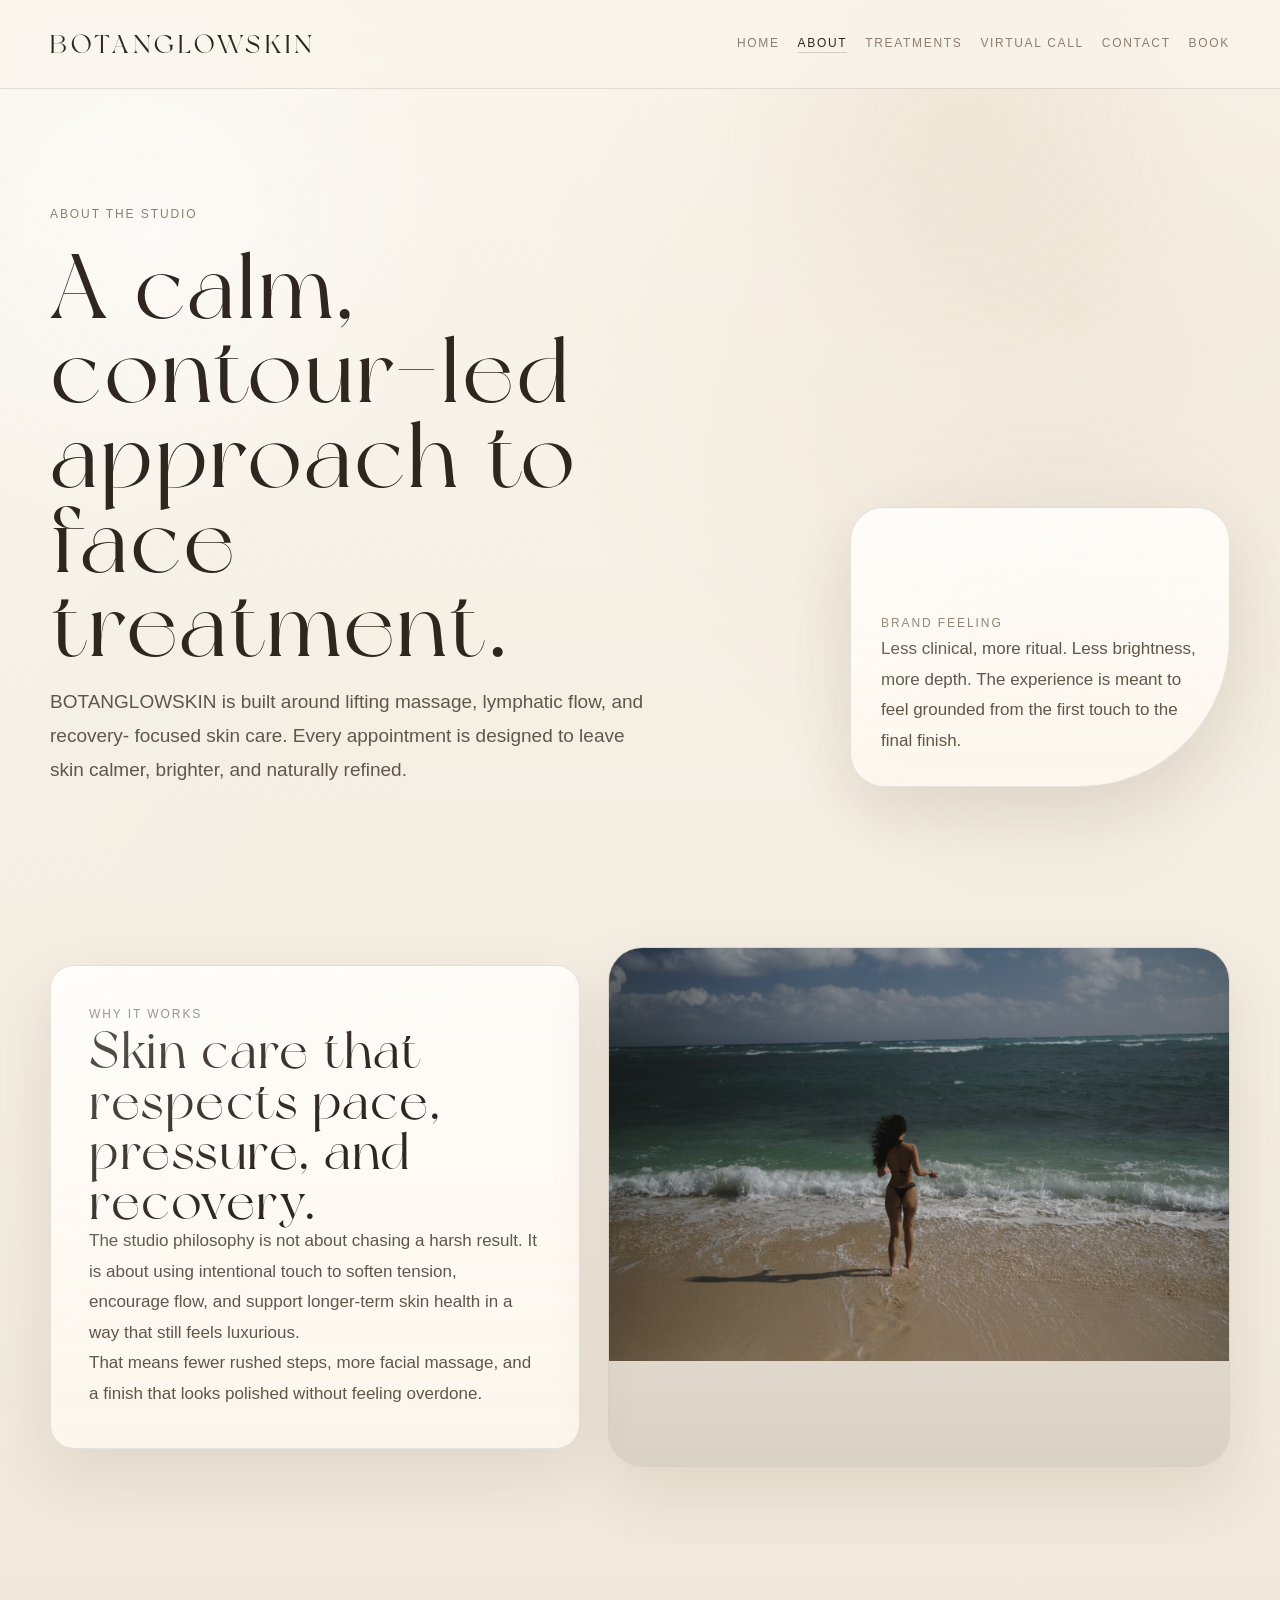
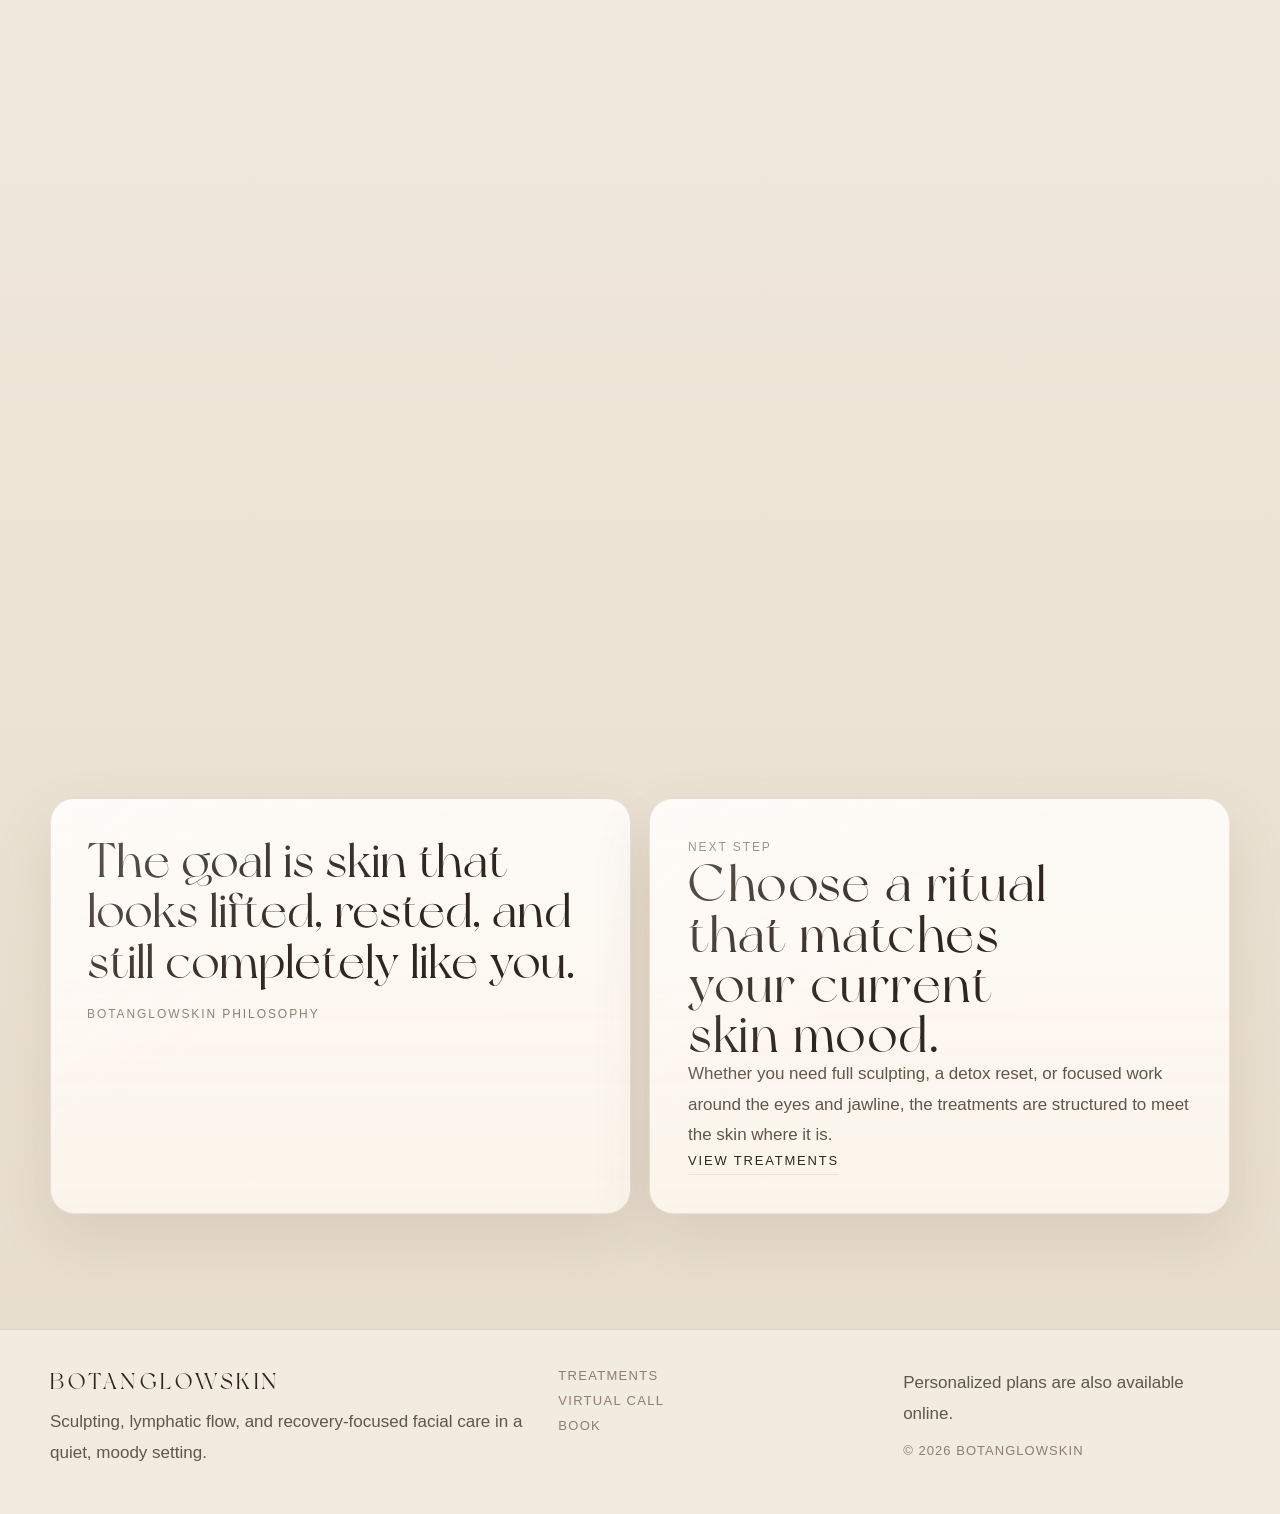
==== commit 9f135c45: "n" ====
--- a/about.html
+++ b/about.html
@@ -21,7 +21,7 @@
           <a href="services.html">Treatments</a>
           <a href="virtual-call.html">Virtual Call</a>
           <a href="contact.html">Contact</a>
-          <a class="nav-cta" href="booking.html">Book</a>
+          <a href="booking.html">Book</a>
         </nav>
       </div>
     </header>
--- a/styles.css
+++ b/styles.css
@@ -7,21 +7,21 @@
 }
 
 :root {
-  --bg: #14110f;
-  --bg-soft: #1c1815;
-  --bg-deep: #0f0d0b;
-  --panel: rgba(32, 27, 23, 0.8);
-  --panel-strong: rgba(40, 33, 28, 0.94);
-  --panel-soft: rgba(255, 244, 227, 0.05);
-  --line: rgba(255, 240, 221, 0.12);
-  --line-strong: rgba(255, 240, 221, 0.2);
-  --text: #f2eadf;
-  --text-soft: #d1c5b6;
-  --text-faint: #9f9488;
-  --accent: #d2b189;
-  --accent-soft: rgba(210, 177, 137, 0.14);
+  --bg: #ece4d8;
+  --bg-soft: #f7f0e7;
+  --bg-deep: #ddd1c1;
+  --panel: rgba(255, 248, 239, 0.72);
+  --panel-strong: rgba(248, 240, 230, 0.92);
+  --panel-soft: rgba(255, 251, 245, 0.48);
+  --line: rgba(59, 46, 34, 0.12);
+  --line-strong: rgba(59, 46, 34, 0.2);
+  --text: #2f271f;
+  --text-soft: #60564a;
+  --text-faint: #8c7e71;
+  --accent: #b58d62;
+  --accent-soft: rgba(181, 141, 98, 0.16);
   --moss: #88907f;
-  --shadow: 0 32px 80px rgba(0, 0, 0, 0.34);
+  --shadow: 0 24px 60px rgba(96, 76, 51, 0.12);
   --max-width: 1180px;
   --radius-lg: 34px;
   --radius-md: 24px;
@@ -51,15 +51,21 @@
   background:
     radial-gradient(
       circle at 20% 18%,
-      rgba(210, 177, 137, 0.12),
+      rgba(181, 141, 98, 0.14),
       transparent 26%
     ),
     radial-gradient(
       circle at 82% 12%,
-      rgba(136, 144, 127, 0.12),
+      rgba(136, 144, 127, 0.1),
       transparent 18%
     ),
-    linear-gradient(180deg, #1f1a17 0%, var(--bg) 32%, var(--bg-deep) 100%);
+    linear-gradient(
+      180deg,
+      #fbf6ef 0%,
+      var(--bg-soft) 24%,
+      var(--bg) 58%,
+      var(--bg-deep) 100%
+    );
   position: relative;
   overflow-x: hidden;
 }
@@ -68,75 +74,75 @@
   background:
     radial-gradient(
       circle at 78% 14%,
-      rgba(136, 144, 127, 0.16),
+      rgba(136, 144, 127, 0.13),
       transparent 18%
     ),
     radial-gradient(
       circle at 18% 18%,
-      rgba(210, 177, 137, 0.16),
+      rgba(181, 141, 98, 0.15),
       transparent 26%
     ),
-    linear-gradient(180deg, #241d18 0%, #15110e 46%, #0d0b09 100%);
+    linear-gradient(180deg, #faf4ea 0%, #eee4d6 48%, #ddd0bf 100%);
 }
 
 .page-about {
   background:
     radial-gradient(
       circle at 84% 10%,
-      rgba(210, 177, 137, 0.1),
+      rgba(181, 141, 98, 0.1),
       transparent 18%
     ),
-    linear-gradient(180deg, #1d1814 0%, #13100e 100%);
+    linear-gradient(180deg, #faf5ec 0%, #e7dccc 100%);
 }
 
 .page-services {
   background:
     radial-gradient(
       circle at 14% 18%,
-      rgba(210, 177, 137, 0.14),
+      rgba(181, 141, 98, 0.12),
       transparent 24%
     ),
     radial-gradient(
       circle at 84% 74%,
-      rgba(136, 144, 127, 0.1),
+      rgba(136, 144, 127, 0.08),
       transparent 18%
     ),
-    linear-gradient(180deg, #1d1815 0%, #100e0c 100%);
+    linear-gradient(180deg, #faf4eb 0%, #e8ddce 100%);
 }
 
 .page-virtual {
   background:
     radial-gradient(
       circle at 82% 14%,
-      rgba(210, 177, 137, 0.14),
+      rgba(181, 141, 98, 0.12),
       transparent 18%
     ),
-    linear-gradient(180deg, #1b1714 0%, #0f0d0b 100%);
+    linear-gradient(180deg, #f8f1e7 0%, #e4d8c8 100%);
 }
 
 .page-booking {
   background:
     radial-gradient(
       circle at 14% 18%,
-      rgba(136, 144, 127, 0.12),
+      rgba(136, 144, 127, 0.1),
       transparent 20%
     ),
-    linear-gradient(180deg, #1b1714 0%, #0f0d0b 100%);
+    linear-gradient(180deg, #faf3e9 0%, #e6d8c7 100%);
 }
 
 .page-contact {
   background:
     radial-gradient(
       circle at 84% 18%,
-      rgba(210, 177, 137, 0.12),
+      rgba(181, 141, 98, 0.12),
       transparent 20%
     ),
     radial-gradient(
       circle at 18% 72%,
-      rgba(136, 144, 127, 0.1),
+      rgba(136, 144, 127, 0.08),
       transparent 18%
     ),
-    linear-gradient(180deg, #1d1916 0%, #100e0c 100%);
+    linear-gradient(180deg, #faf4ea 0%, #e6dac9 100%);
 }
 
 body::before,
@@ -152,24 +158,24 @@
   background:
     radial-gradient(
       circle at 12% 26%,
-      rgba(245, 225, 191, 0.08),
+      rgba(255, 255, 255, 0.55),
       transparent 24%
     ),
     radial-gradient(
       circle at 82% 74%,
-      rgba(124, 136, 112, 0.09),
+      rgba(136, 144, 127, 0.08),
       transparent 22%
     ),
-    linear-gradient(120deg, rgba(255, 255, 255, 0.015), transparent 48%);
+    linear-gradient(120deg, rgba(255, 255, 255, 0.2), transparent 48%);
 }
 
 body::after {
   background: radial-gradient(
     circle 340px at var(--pointer-x) var(--pointer-y),
-    rgba(219, 186, 145, 0.12),
+    rgba(181, 141, 98, 0.1),
     transparent 72%
   );
-  opacity: 0.9;
+  opacity: 0.75;
   transition: opacity 0.35s ease;
 }
 
@@ -207,12 +213,85 @@
   top: 0;
   z-index: 30;
   border-bottom: 1px solid var(--line);
-  background: rgba(15, 12, 10, 0.54);
+  background: rgba(250, 244, 236, 0.72);
   backdrop-filter: blur(18px);
+  box-shadow: 0 0 0 rgba(96, 76, 51, 0);
+  transition:
+    background 0.32s ease,
+    border-color 0.32s ease,
+    box-shadow 0.32s ease,
+    transform 0.32s ease;
+}
+
+.site-header::after {
+  content: "";
+  position: absolute;
+  left: 24px;
+  right: 24px;
+  bottom: 0;
+  height: 1px;
+  background: linear-gradient(
+    90deg,
+    transparent,
+    rgba(181, 141, 98, 0.46),
+    transparent
+  );
+  opacity: 0;
+  transform: scaleX(0.8);
+  transition:
+    opacity 0.32s ease,
+    transform 0.32s ease;
+}
+
+.site-header.is-scrolled {
+  border-bottom-color: rgba(59, 46, 34, 0.16);
+  background: rgba(250, 244, 236, 0.92);
+  box-shadow: 0 16px 34px rgba(96, 76, 51, 0.1);
+}
+
+.site-header.is-scrolled::after {
+  opacity: 1;
+  transform: scaleX(1);
 }
 
 .page-home .site-header {
-  background: rgba(12, 10, 8, 0.34);
+  position: fixed;
+  left: 0;
+  right: 0;
+  width: 100%;
+  border-bottom: 0;
+  background: linear-gradient(180deg, rgba(31, 24, 19, 0.34), transparent);
+  backdrop-filter: none;
+}
+
+.page-home .site-header.is-scrolled {
+  background: rgba(248, 241, 231, 0.84);
+  backdrop-filter: blur(18px);
+  box-shadow: 0 16px 34px rgba(40, 29, 20, 0.12);
+}
+
+.page-home .brand,
+.page-home .nav a {
+  color: rgba(250, 246, 239, 0.94);
+  text-shadow: 0 1px 18px rgba(0, 0, 0, 0.16);
+}
+
+.page-home .nav a:hover,
+.page-home .nav a.is-active {
+  color: #ffffff;
+  border-bottom-color: rgba(255, 255, 255, 0.7);
+}
+
+.page-home .site-header.is-scrolled .brand,
+.page-home .site-header.is-scrolled .nav a {
+  color: var(--text);
+  text-shadow: none;
+}
+
+.page-home .site-header.is-scrolled .nav a:hover,
+.page-home .site-header.is-scrolled .nav a.is-active {
+  color: var(--text);
+  border-bottom-color: var(--line-strong);
 }
 
 .header-inner {
@@ -222,6 +301,14 @@
   justify-content: space-between;
   gap: 24px;
   padding: 14px 0;
+  transition:
+    min-height 0.32s ease,
+    padding 0.32s ease;
+}
+
+.site-header.is-scrolled .header-inner {
+  min-height: 76px;
+  padding: 10px 0;
 }
 
 .brand {
@@ -234,9 +321,11 @@
 
 .nav {
   display: flex;
-  flex-wrap: wrap;
+  flex-wrap: nowrap;
+  align-items: center;
   justify-content: flex-end;
-  gap: 18px;
+  gap: clamp(10px, 1.4vw, 18px);
+  margin-left: auto;
 }
 
 .nav a {
@@ -246,6 +335,7 @@
   text-transform: uppercase;
   padding-bottom: 2px;
   border-bottom: 1px solid transparent;
+  white-space: nowrap;
   transition:
     color 0.24s ease,
     border-color 0.24s ease,
@@ -260,19 +350,6 @@
 
 .nav a:hover {
   transform: translateY(-1px);
-}
-
-.nav-cta {
-  padding: 10px 16px;
-  border: 1px solid var(--line-strong);
-  border-radius: 999px;
-  background: rgba(255, 243, 226, 0.04);
-}
-
-.nav-cta:hover,
-.nav-cta.is-active {
-  border-color: rgba(210, 177, 137, 0.36);
-  background: rgba(210, 177, 137, 0.12);
 }
 
 .hero,
@@ -287,9 +364,11 @@
 }
 
 .hero-home {
-  min-height: calc(100vh - 88px);
+  min-height: 100vh;
+  min-height: 100svh;
+  padding: 0;
   display: flex;
-  align-items: center;
+  align-items: flex-end;
   overflow: hidden;
 }
 
@@ -297,27 +376,191 @@
 .hero-home::after {
   content: "";
   position: absolute;
-  border: 1px solid rgba(255, 240, 221, 0.08);
-  border-radius: 50%;
   pointer-events: none;
 }
 
 .hero-home::before {
-  width: 44vw;
-  height: 44vw;
-  min-width: 420px;
-  min-height: 420px;
-  top: 6%;
-  right: -12%;
+  inset: 0;
+  z-index: 1;
+  background: linear-gradient(
+    180deg,
+    rgba(34, 24, 18, 0.24) 0%,
+    rgba(34, 24, 18, 0.08) 30%,
+    rgba(34, 24, 18, 0.42) 76%,
+    rgba(34, 24, 18, 0.62) 100%
+  );
 }
 
 .hero-home::after {
-  width: 32vw;
-  height: 32vw;
-  min-width: 260px;
-  min-height: 260px;
-  bottom: 8%;
-  left: -8%;
+  inset: 0;
+  z-index: 1;
+  background:
+    radial-gradient(
+      circle at 24% 24%,
+      rgba(255, 246, 235, 0.16),
+      transparent 22%
+    ),
+    radial-gradient(
+      circle at 76% 70%,
+      rgba(181, 141, 98, 0.14),
+      transparent 26%
+    );
+}
+
+.hero-home-media {
+  position: absolute;
+  inset: 0;
+  z-index: 0;
+}
+
+.hero-home-media img {
+  width: 100%;
+  height: 100%;
+  object-fit: cover;
+  filter: saturate(0.96) brightness(0.88) contrast(1.02);
+}
+
+.hero-home-content {
+  position: relative;
+  z-index: 2;
+  max-width: 620px;
+  display: grid;
+  gap: 18px;
+  padding: 0 0 clamp(44px, 7vw, 88px);
+}
+
+.hero-home-content h1 {
+  max-width: 7ch;
+  font-size: clamp(58px, 10vw, 122px);
+  line-height: 0.88;
+}
+
+.hero-home-content .eyebrow,
+.hero-home-content h1,
+.hero-home-content .hero-lead {
+  color: #f8f3ec;
+}
+
+.hero-home-content .hero-lead {
+  max-width: 26ch;
+}
+
+.hero-home-content .button-primary {
+  background: rgba(255, 255, 255, 0.18);
+  border-color: rgba(255, 255, 255, 0.42);
+  color: #ffffff;
+}
+
+.hero-home-content .button-secondary {
+  background: rgba(255, 255, 255, 0.08);
+  border-color: rgba(255, 255, 255, 0.34);
+  color: #f8f3ec;
+}
+
+.hero-home-content .button-primary:hover,
+.hero-home-content .button-secondary:hover {
+  background: rgba(255, 255, 255, 0.22);
+}
+
+.section-heading--compact {
+  margin-bottom: 22px;
+}
+
+.section-heading--compact p {
+  max-width: 38ch;
+  margin: 0 auto;
+}
+
+.home-editorial-section {
+  padding-top: clamp(56px, 7vw, 94px);
+}
+
+.home-editorial-grid {
+  display: grid;
+  grid-template-columns: minmax(0, 0.72fr) minmax(0, 1.28fr);
+  gap: 42px;
+  align-items: end;
+}
+
+.home-editorial-copy {
+  display: grid;
+  gap: 18px;
+  max-width: 420px;
+}
+
+.home-editorial-copy h2 {
+  max-width: 8ch;
+  font-size: clamp(38px, 5vw, 62px);
+}
+
+.home-editorial-image {
+  min-height: 640px;
+  border-radius: 28px 28px 150px 28px;
+}
+
+.home-services-heading {
+  max-width: 460px;
+  margin-bottom: 34px;
+}
+
+.home-services-heading h2 {
+  max-width: 8ch;
+}
+
+.home-service-cards {
+  gap: 0;
+  border-top: 1px solid var(--line);
+}
+
+.home-service-card {
+  min-height: 300px;
+  padding: 26px 22px 34px;
+  border: 0;
+  border-right: 1px solid var(--line);
+  border-bottom: 1px solid var(--line);
+  border-radius: 0;
+  background: transparent;
+  box-shadow: none;
+}
+
+.home-service-card:first-child {
+  border-left: 1px solid var(--line);
+}
+
+.home-service-card::before {
+  display: none;
+}
+
+.home-service-card:hover {
+  transform: none;
+  border-color: var(--line);
+  background: rgba(255, 255, 255, 0.2);
+}
+
+.home-service-card .service-time {
+  padding: 0;
+  border-radius: 0;
+  background: transparent;
+  color: var(--text-faint);
+}
+
+.home-service-card h3 {
+  max-width: 8ch;
+  font-size: clamp(26px, 3vw, 38px);
+}
+
+.home-service-card p {
+  max-width: 18ch;
+}
+
+.home-cta-note {
+  display: grid;
+  grid-template-columns: auto 1fr auto;
+  gap: 18px;
+  align-items: center;
+  margin-top: 28px;
+  padding-top: 18px;
+  border-top: 1px solid var(--line);
 }
 
 .hero-grid,
@@ -448,15 +691,15 @@
 .button-primary {
   background: linear-gradient(
     180deg,
-    rgba(219, 186, 145, 0.24),
-    rgba(184, 148, 105, 0.16)
+    rgba(181, 141, 98, 0.26),
+    rgba(181, 141, 98, 0.14)
   );
-  border-color: rgba(219, 186, 145, 0.34);
+  border-color: rgba(181, 141, 98, 0.34);
   color: var(--text);
 }
 
 .button-secondary {
-  background: rgba(255, 243, 226, 0.04);
+  background: rgba(255, 255, 255, 0.38);
   border-color: var(--line-strong);
   color: var(--text-soft);
 }
@@ -485,8 +728,8 @@
   background:
     linear-gradient(
       180deg,
-      rgba(255, 247, 236, 0.04),
-      rgba(255, 247, 236, 0.02)
+      rgba(255, 255, 255, 0.64),
+      rgba(255, 249, 241, 0.46)
     ),
     var(--panel);
   border: 1px solid var(--line);
@@ -507,8 +750,8 @@
   inset: 0;
   background: linear-gradient(
     140deg,
-    rgba(255, 250, 243, 0.06),
-    transparent 38%
+    rgba(255, 255, 255, 0.26),
+    transparent 42%
   );
   pointer-events: none;
 }
@@ -526,10 +769,10 @@
   background:
     linear-gradient(
       180deg,
-      rgba(255, 247, 236, 0.03),
-      rgba(255, 247, 236, 0.015)
-    ),
-    rgba(28, 23, 20, 0.72);
+      rgba(255, 255, 255, 0.52),
+      rgba(255, 249, 241, 0.34)
+    ),
+    rgba(255, 247, 238, 0.72);
 }
 
 .hero-meta,
@@ -643,8 +886,8 @@
   inset: 0;
   background: linear-gradient(
     180deg,
-    rgba(15, 12, 10, 0.06),
-    rgba(15, 12, 10, 0.42)
+    rgba(255, 251, 245, 0.08),
+    rgba(59, 46, 34, 0.12)
   );
   pointer-events: none;
 }
@@ -654,7 +897,26 @@
   width: 100%;
   height: 100%;
   object-fit: cover;
-  filter: saturate(0.82) brightness(0.84) contrast(1.04);
+  filter: saturate(0.92) brightness(0.97) contrast(1.01);
+}
+
+.hero-visual {
+  position: relative;
+  display: grid;
+  gap: 18px;
+}
+
+.hero-photo-panel {
+  min-height: 680px;
+  border-radius: 160px 34px 34px 34px;
+}
+
+.hero-photo-note {
+  position: absolute;
+  right: 18px;
+  bottom: 18px;
+  width: min(300px, 58%);
+  padding: 24px;
 }
 
 .art-card-small {
@@ -858,7 +1120,7 @@
   width: 100%;
   border: 1px solid var(--line);
   border-radius: var(--radius-sm);
-  background: rgba(255, 243, 226, 0.04);
+  background: rgba(255, 255, 255, 0.42);
   color: var(--text);
   padding: 14px 16px;
   transition:
@@ -886,8 +1148,8 @@
 select:focus,
 textarea:focus {
   outline: none;
-  border-color: rgba(210, 177, 137, 0.42);
-  background: rgba(255, 243, 226, 0.06);
+  border-color: rgba(181, 141, 98, 0.42);
+  background: rgba(255, 255, 255, 0.62);
 }
 
 input:active,
@@ -902,7 +1164,7 @@
   padding: 10px 14px;
   border-radius: 999px;
   background: rgba(136, 144, 127, 0.14);
-  color: #d8e1ce;
+  color: #5c6655;
   font-size: 13px;
   letter-spacing: 0.08em;
   text-transform: uppercase;
@@ -928,15 +1190,15 @@
 }
 
 .page-contact .contact-card:nth-child(2) {
-  border-color: rgba(210, 177, 137, 0.24);
+  border-color: rgba(181, 141, 98, 0.24);
 }
 
 .page-contact .contact-card:nth-child(3) {
   background:
     linear-gradient(
       180deg,
-      rgba(136, 144, 127, 0.08),
-      rgba(255, 247, 236, 0.02)
+      rgba(136, 144, 127, 0.12),
+      rgba(255, 249, 241, 0.3)
     ),
     var(--panel);
 }
@@ -944,7 +1206,7 @@
 .site-footer {
   padding: 38px 0 46px;
   border-top: 1px solid var(--line);
-  background: rgba(10, 9, 8, 0.48);
+  background: rgba(250, 244, 236, 0.58);
 }
 
 .site-footer .brand {
@@ -1042,6 +1304,11 @@
     min-height: auto;
   }
 
+  .hero-home-content {
+    max-width: 520px;
+    padding-bottom: 56px;
+  }
+
   .page-hero {
     padding-bottom: 24px;
   }
@@ -1051,6 +1318,47 @@
   .section-heading h2,
   .service-card h3 {
     max-width: none;
+  }
+
+  .hero-photo-panel {
+    min-height: 520px;
+    border-radius: 34px;
+  }
+
+  .hero-photo-note {
+    position: static;
+    width: 100%;
+    padding: 24px;
+  }
+
+  .home-editorial-grid,
+  .home-service-cards {
+    grid-template-columns: 1fr;
+  }
+
+  .home-editorial-grid {
+    gap: 26px;
+  }
+
+  .home-editorial-copy {
+    max-width: 560px;
+  }
+
+  .home-editorial-image {
+    min-height: 500px;
+    border-radius: 28px;
+  }
+
+  .home-service-card,
+  .home-service-card:first-child {
+    min-height: auto;
+    border-left: 0;
+    border-right: 0;
+  }
+
+  .home-cta-note {
+    grid-template-columns: 1fr;
+    align-items: start;
   }
 
   .art-stack {
@@ -1100,17 +1408,37 @@
   }
 
   .header-inner {
+    flex-direction: column;
     align-items: flex-start;
     min-height: auto;
   }
 
+  .page-home .header-inner {
+    gap: 12px;
+    padding-top: 16px;
+  }
+
   .brand {
     font-size: 22px;
   }
 
   .nav {
+    width: 100%;
     justify-content: flex-start;
     gap: 12px;
+    overflow-x: auto;
+    -ms-overflow-style: none;
+    scrollbar-width: none;
+    padding-bottom: 4px;
+  }
+
+  .nav::-webkit-scrollbar {
+    display: none;
+  }
+
+  .page-home .nav {
+    max-width: 100%;
+    gap: 10px 12px;
   }
 
   .hero,
@@ -1148,6 +1476,52 @@
     font-size: 18px;
   }
 
+  .hero-home-content {
+    gap: 14px;
+    max-width: 100%;
+    padding-bottom: 34px;
+  }
+
+  .hero-home-content h1 {
+    font-size: clamp(44px, 16vw, 72px);
+    max-width: 8ch;
+  }
+
+  .hero-home-content .hero-lead {
+    max-width: 20ch;
+    font-size: 17px;
+  }
+
+  .home-editorial-section {
+    padding-top: 46px;
+  }
+
+  .home-editorial-grid {
+    gap: 22px;
+  }
+
+  .home-editorial-copy h2,
+  .home-services-heading h2 {
+    max-width: none;
+  }
+
+  .home-editorial-image {
+    min-height: 360px;
+  }
+
+  .home-service-card {
+    padding: 22px 0 26px;
+    background: transparent;
+  }
+
+  .home-service-card p {
+    max-width: none;
+  }
+
+  .home-cta-note {
+    gap: 10px;
+  }
+
   .button-row {
     flex-direction: column;
   }
@@ -1162,6 +1536,10 @@
 
   .contact-value {
     font-size: 24px;
+  }
+
+  .hero-photo-panel {
+    min-height: 420px;
   }
 }
 
